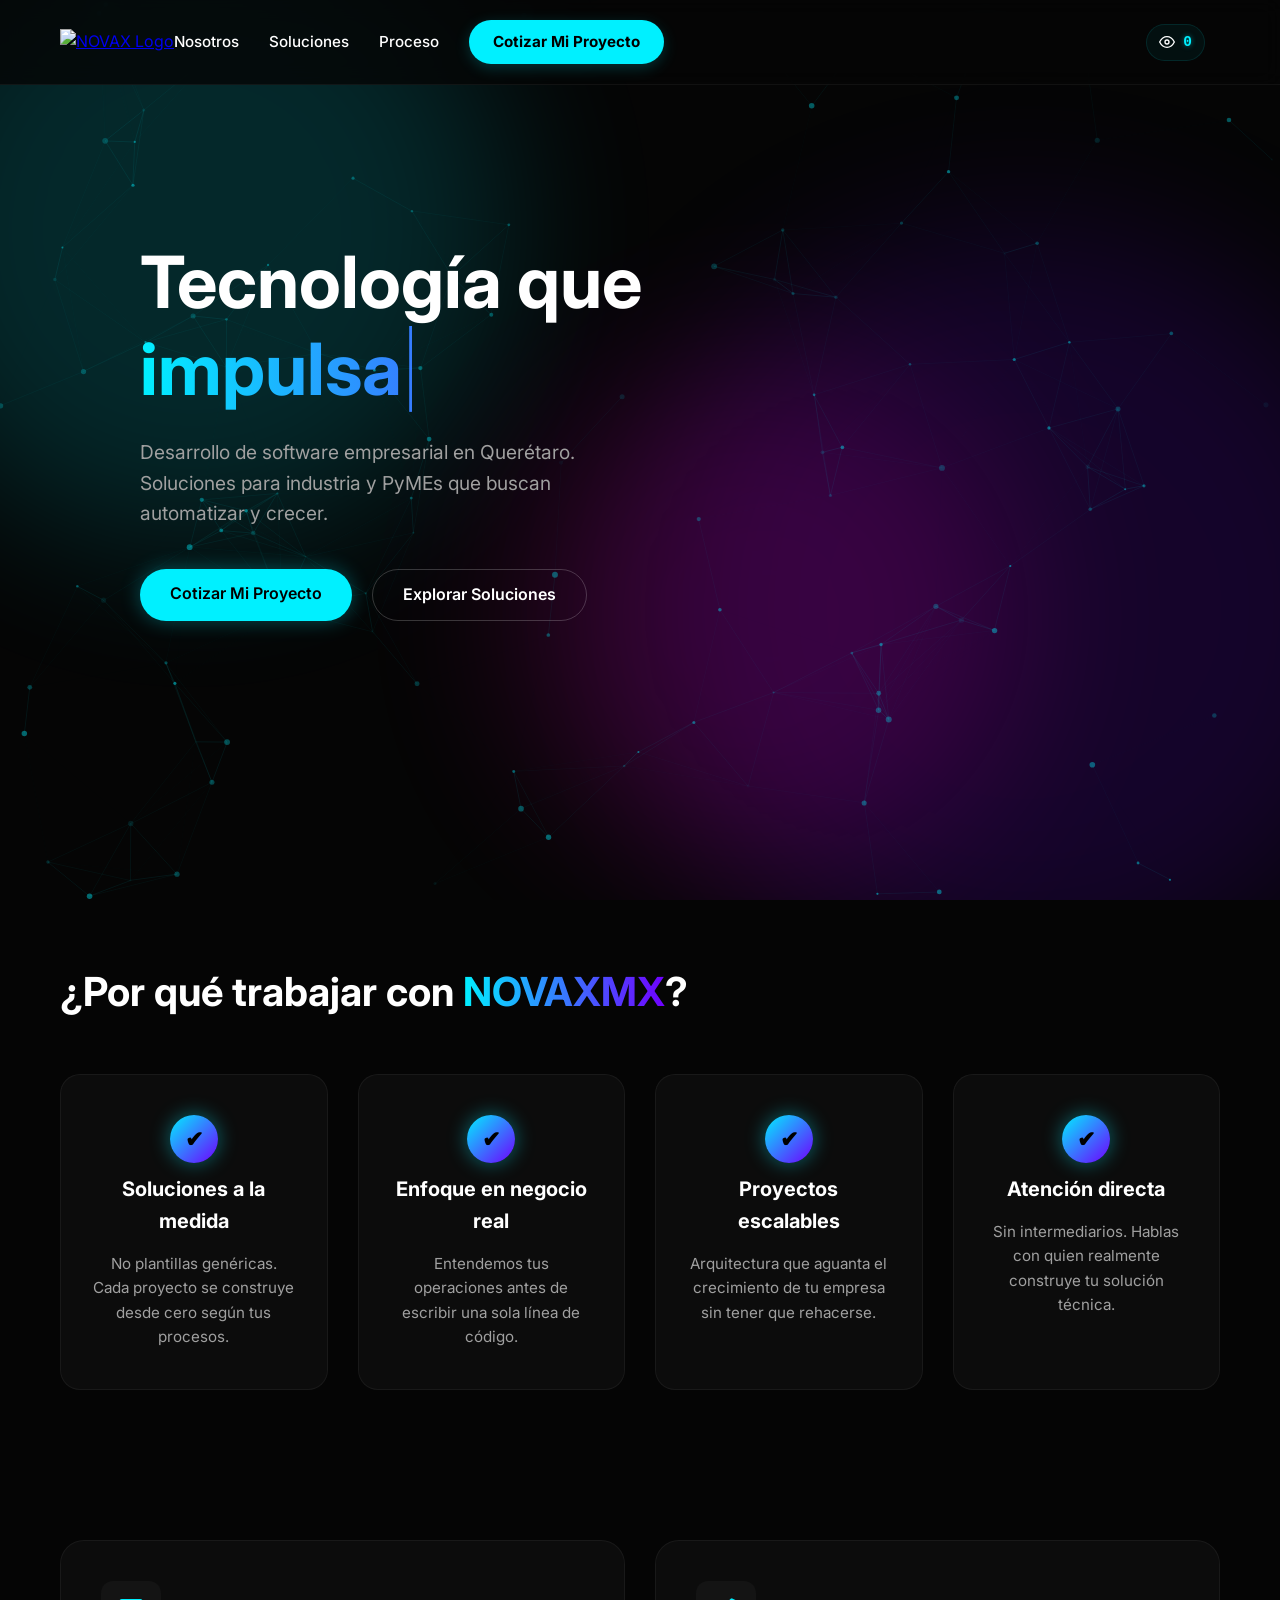
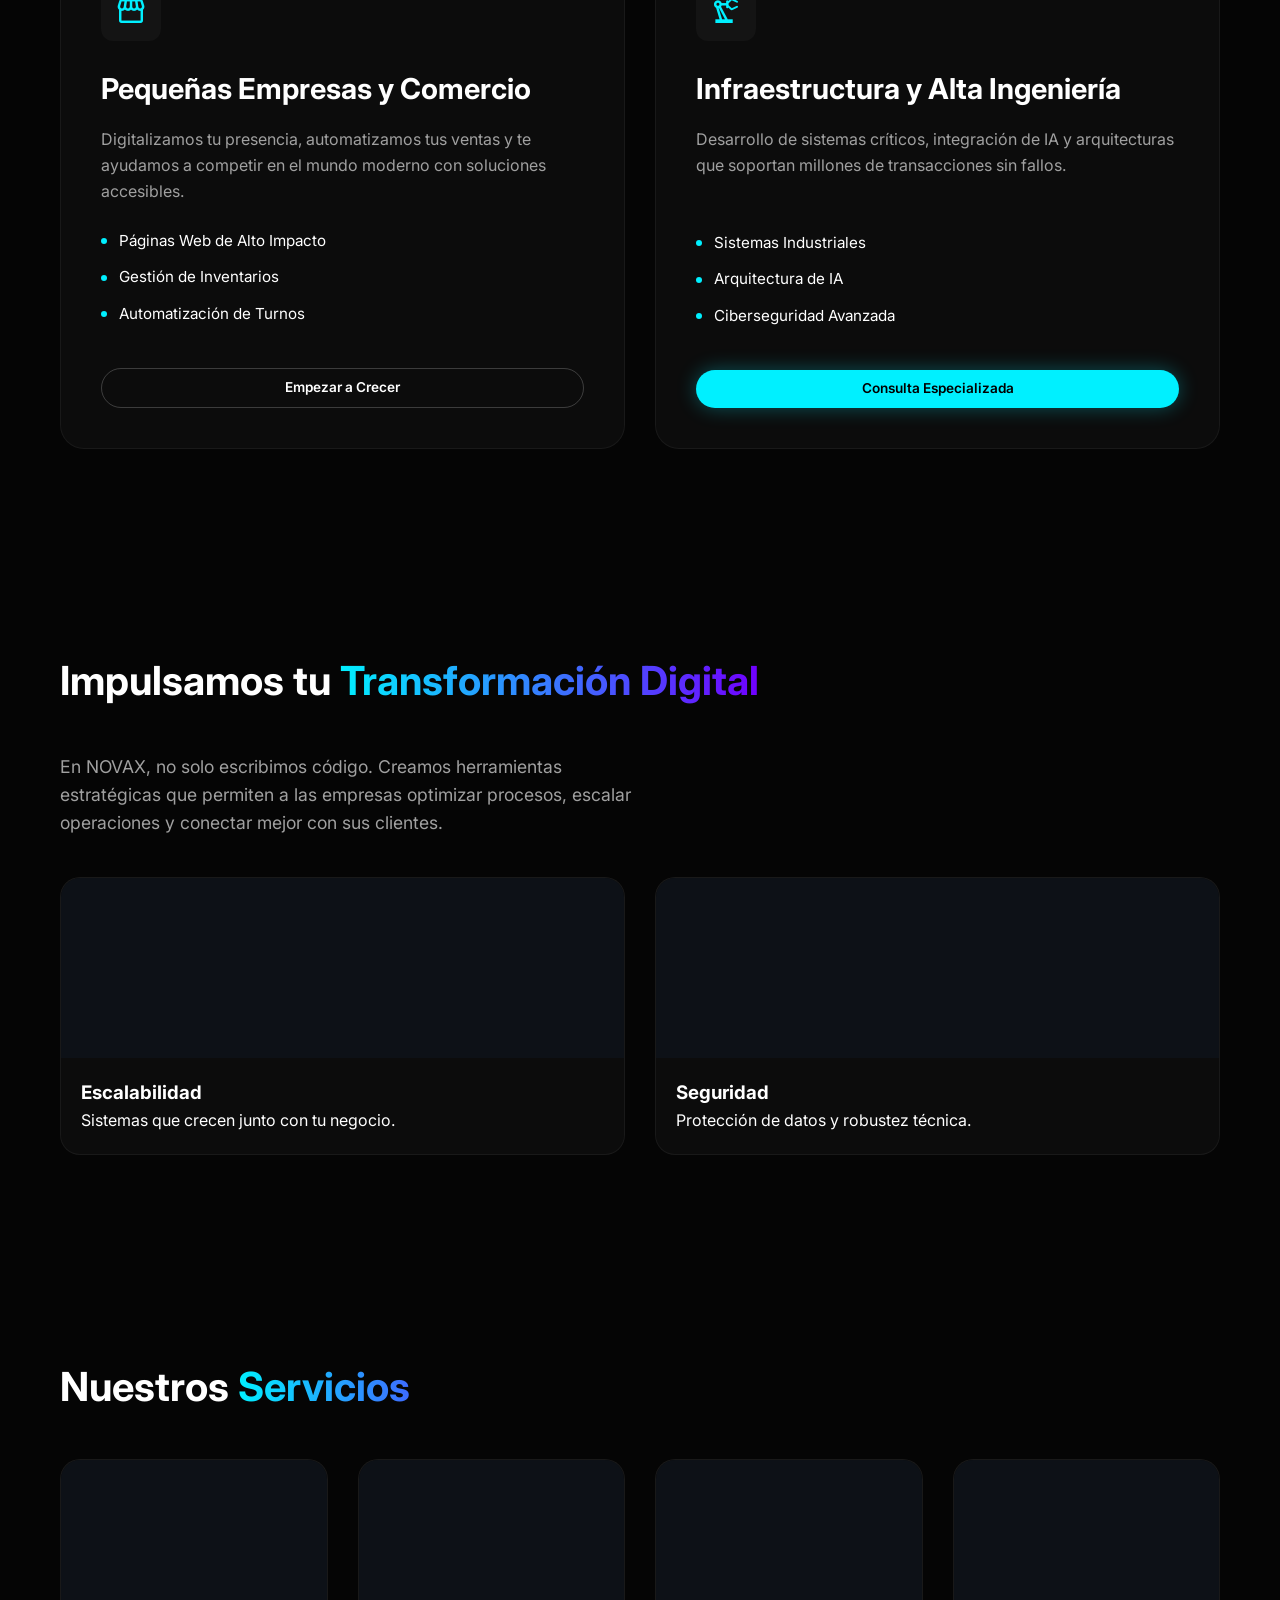
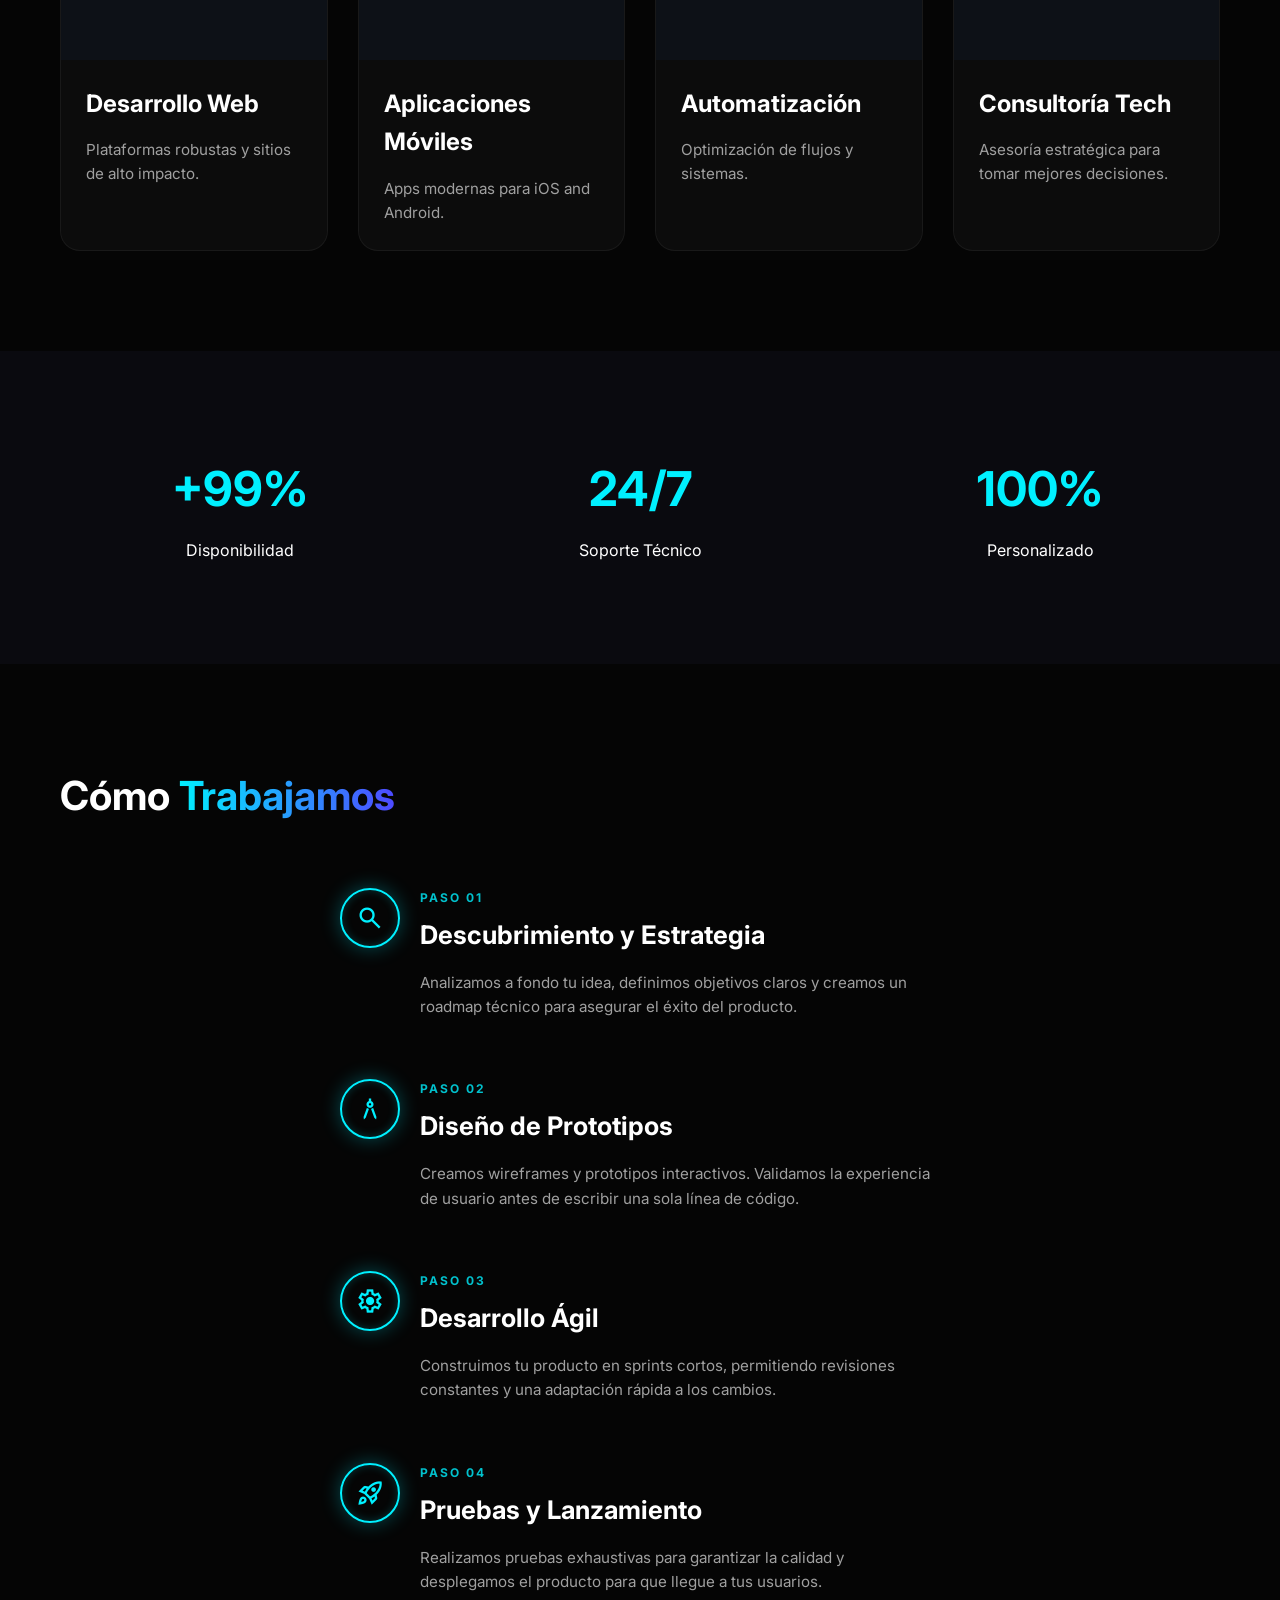
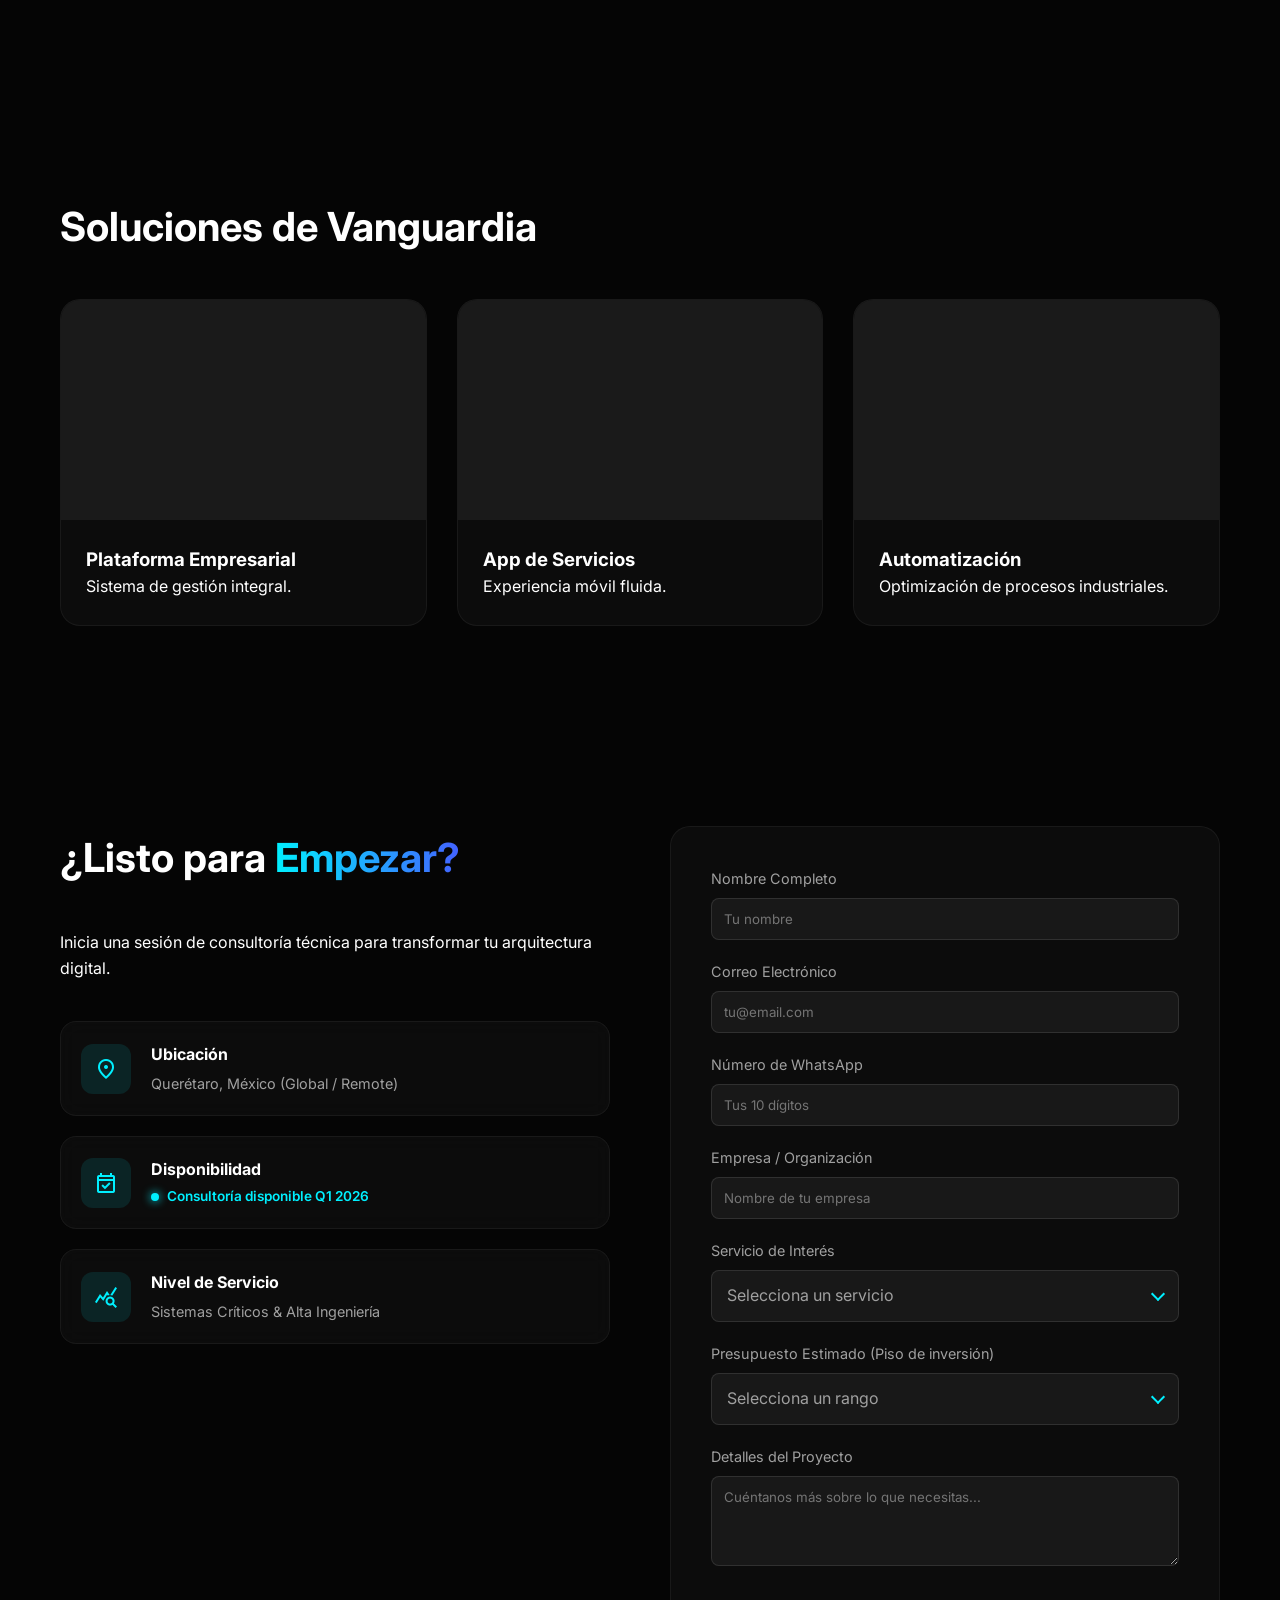
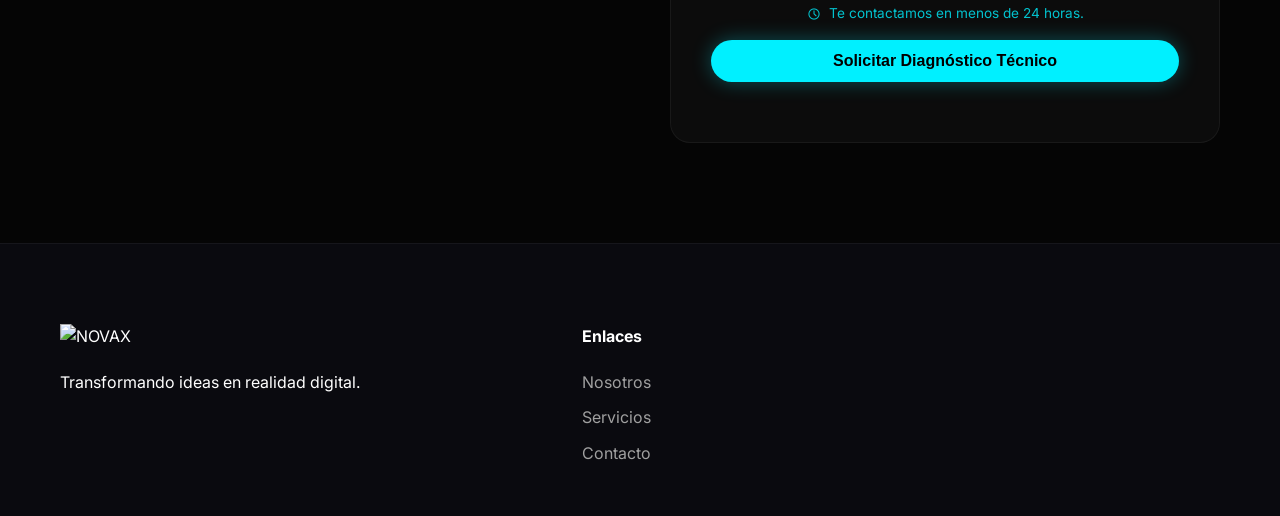
==== index.html @ f288e374 "Deployment: Cache busting to force AJAX fix" ====
<!DOCTYPE html>
<html lang="es">

<head>
    <meta charset="UTF-8">
    <meta name="viewport" content="width=device-width, initial-scale=1.0">
    <title>NOVAX | Soluciones Digitales de Vanguardia</title>
    <meta name="description"
        content="Desarrollamos software moderno, escalable y diseñado para el crecimiento de tu empresa.">
    <!-- Favicon -->
    <link rel="icon" type="image/png" href="assets/images/logo.png">
    <!-- Google Fonts -->
    <link rel="preconnect" href="https://fonts.googleapis.com">
    <link rel="preconnect" href="https://fonts.gstatic.com" crossorigin>
    <link href="https://fonts.googleapis.com/css2?family=Inter:wght@300;400;600;700&display=swap" rel="stylesheet">
    <link rel="stylesheet"
        href="https://fonts.googleapis.com/css2?family=Material+Symbols+Outlined:opsz,wght,FILL,GRAD@20..48,100..700,0..1,-50..200" />

    <!-- Preload Critical Assets -->
    <link rel="preload" as="image" href="assets/images/logo.png" fetchpriority="high">

    <!-- CSS -->
    <link rel="stylesheet" href="css/styles.css?v=5.0">
</head>

<body>
    <canvas id="hero-canvas"></canvas>
    <div class="mesh-gradient-bg">
        <div class="mesh-blob blob-1"></div>
        <div class="mesh-blob blob-2"></div>
        <div class="mesh-blob blob-3"></div>
    </div>

    <!-- HEADER -->
    <header class="header">
        <div class="container header__container">
            <a href="#" class="logo">
                <img src="assets/images/logo.png" alt="NOVAX Logo" fetchpriority="high">
            </a>
            <nav class="nav">
                <ul class="nav__list">
                    <li><a href="#about" class="nav__link">Nosotros</a></li>
                    <li><a href="#services" class="nav__link">Soluciones</a></li>
                    <li><a href="#process" class="nav__link">Proceso</a></li>

                    <li><a href="#contact" class="nav__link btn btn--primary">Cotizar Mi Proyecto</a></li>
                </ul>
            </nav>
            <div class="header__counter">
                <svg xmlns="http://www.w3.org/2000/svg" width="16" height="16" viewBox="0 0 24 24" fill="none"
                    stroke="currentColor" stroke-width="2" stroke-linecap="round" stroke-linejoin="round"
                    style="flex-shrink:0">
                    <path d="M1 12s4-8 11-8 11 8 11 8-4 8-11 8-11-8-11-8z" />
                    <circle cx="12" cy="12" r="3" />
                </svg>
                <span id="visit-count-header">0</span>
            </div>
            <button class="mobile-menu-btn" aria-label="Abrir menú">
                <span class="bar"></span>
                <span class="bar"></span>
                <span class="bar"></span>
            </button>
        </div>
    </header>

    <main>
        <!-- HERO SECTION -->
        <section class="hero">
            <div class="hero__bg"></div>
            <div class="container hero__container">
                <div class="hero__content">
                    <h1 class="hero__title">
                        Tecnología que <span class="text-gradient"><span id="typing-text"></span><span
                                class="cursor-blink">|</span></span>
                    </h1>
                    <p class="hero__subtitle">
                        Desarrollo de software empresarial en Querétaro.<br>
                        Soluciones para industria y PyMEs que buscan automatizar y crecer.
                    </p>
                    <div class="hero__actions">
                        <a href="#contact" class="btn btn--primary">Cotizar Mi Proyecto</a>
                        <a href="#services" class="btn btn--secondary">Explorar Soluciones</a>
                    </div>
                </div>
                <div class="hero__visual">
                </div>
            </div>
        </section>

        <!-- AUTHORITY BLOCK -->
        <section class="authority section">
            <div class="container">
                <h2 class="section-title text-center">¿Por qué trabajar con <span class="text-gradient"
                        style="min-width: 0;">NOVAXMX</span>?</h2>
                <div class="authority__grid">
                    <div class="authority-item service-card">
                        <div class="authority-content">
                            <span class="authority-check">✔</span>
                            <h4>Soluciones a la medida</h4>
                            <p>No plantillas genéricas. Cada proyecto se construye desde cero según tus procesos.</p>
                        </div>
                    </div>
                    <div class="authority-item service-card">
                        <div class="authority-content">
                            <span class="authority-check">✔</span>
                            <h4>Enfoque en negocio real</h4>
                            <p>Entendemos tus operaciones antes de escribir una sola línea de código.</p>
                        </div>
                    </div>
                    <div class="authority-item service-card">
                        <div class="authority-content">
                            <span class="authority-check">✔</span>
                            <h4>Proyectos escalables</h4>
                            <p>Arquitectura que aguanta el crecimiento de tu empresa sin tener que rehacerse.</p>
                        </div>
                    </div>
                    <div class="authority-item service-card">
                        <div class="authority-content">
                            <span class="authority-check">✔</span>
                            <h4>Atención directa</h4>
                            <p>Sin intermediarios. Hablas con quien realmente construye tu solución técnica.</p>
                        </div>
                    </div>
                </div>
            </div>
        </section>

        <!-- TARGET SEGMENTATION SECTION -->
        <section class="segments section">
            <div class="container">
                <div class="segments__grid">
                    <div class="segment-card segment-card--pyme">
                        <div class="segment-icon">
                            <span class="material-symbols-outlined">storefront</span>
                        </div>
                        <h3>Pequeñas Empresas y Comercio</h3>
                        <p>Digitalizamos tu presencia, automatizamos tus ventas y te ayudamos a competir en el mundo
                            moderno con soluciones accesibles.</p>
                        <ul class="segment-list">
                            <li><span class="dot"></span> Páginas Web de Alto Impacto</li>
                            <li><span class="dot"></span> Gestión de Inventarios</li>
                            <li><span class="dot"></span> Automatización de Turnos</li>
                        </ul>
                        <a href="#contact" class="btn btn--secondary btn--sm">Empezar a Crecer</a>
                    </div>

                    <div class="segment-card segment-card--enterprise">
                        <div class="segment-icon">
                            <span class="material-symbols-outlined">precision_manufacturing</span>
                        </div>
                        <h3>Infraestructura y Alta Ingeniería</h3>
                        <p>Desarrollo de sistemas críticos, integración de IA y arquitecturas que soportan millones de
                            transacciones sin fallos.</p>
                        <ul class="segment-list">
                            <li><span class="dot"></span> Sistemas Industriales</li>
                            <li><span class="dot"></span> Arquitectura de IA</li>
                            <li><span class="dot"></span> Ciberseguridad Avanzada</li>
                        </ul>
                        <a href="#contact" class="btn btn--primary btn--sm">Consulta Especializada</a>
                    </div>
                </div>
            </div>
        </section>

        <!-- ABOUT SECTION -->
        <section id="about" class="about section">
            <div class="container about__container">
                <div class="about__content">
                    <h2 class="section-title">
                        Impulsamos tu <span class="text-gradient">Transformación Digital</span>
                    </h2>
                    <p class="about__text">
                        En NOVAX, no solo escribimos código. Creamos herramientas estratégicas que permiten a las
                        empresas optimizar procesos, escalar operaciones y conectar mejor con sus clientes.
                    </p>
                </div>
                <div class="about__features">
                    <div class="feature-card">
                        <div class="feature-mockup"
                            style="background-image: url('assets/images/feature_scalability.jpg');"></div>
                        <div class="feature-content">
                            <h3>Escalabilidad</h3>
                            <p>Sistemas que crecen junto con tu negocio.</p>
                        </div>
                    </div>
                    <div class="feature-card">
                        <div class="feature-mockup"
                            style="background-image: url('assets/images/feature_security.jpg');"></div>
                        <div class="feature-content">
                            <h3>Seguridad</h3>
                            <p>Protección de datos y robustez técnica.</p>
                        </div>
                    </div>
                </div>
            </div>
        </section>

        <!-- SERVICES SECTION -->
        <section id="services" class="services section">
            <div class="floating-shape shape-1"></div>
            <div class="container">
                <h2 class="section-title text-center">
                    Nuestros <span class="text-gradient">Servicios</span>
                </h2>
                <div class="services__grid">
                    <div class="service-card">
                        <div class="service-mockup" style="background-image: url('assets/images/service_web.jpg');">
                        </div>
                        <div class="service-content">
                            <h3>Desarrollo Web</h3>
                            <p>Plataformas robustas y sitios de alto impacto.</p>
                        </div>
                    </div>
                    <div class="service-card">
                        <div class="service-mockup" style="background-image: url('assets/images/service_mobile.jpg');">
                        </div>
                        <div class="service-content">
                            <h3>Aplicaciones Móviles</h3>
                            <p>Apps modernas para iOS and Android.</p>
                        </div>
                    </div>
                    <div class="service-card">
                        <div class="service-mockup" style="background-image: url('assets/images/project3.jpg');"></div>
                        <div class="service-content">
                            <h3>Automatización</h3>
                            <p>Optimización de flujos y sistemas.</p>
                        </div>
                    </div>
                    <div class="service-card">
                        <div class="service-mockup"
                            style="background-image: url('assets/images/consultoria_tech.png');"></div>
                        <div class="service-content">
                            <h3>Consultoría Tech</h3>
                            <p>Asesoría estratégica para tomar mejores decisiones.</p>
                        </div>
                    </div>
                </div>
            </div>
        </section>

        <!-- VALUE PROPOSITION -->
        <section class="value-prop section">
            <div class="container">
                <div class="value-prop__grid">
                    <div class="value-item">
                        <h3>+99%</h3>
                        <p>Disponibilidad</p>
                    </div>
                    <div class="value-item">
                        <h3>24/7</h3>
                        <p>Soporte Técnico</p>
                    </div>
                    <div class="value-item">
                        <h3>100%</h3>
                        <p>Personalizado</p>
                    </div>
                </div>
            </div>
        </section>

        <!-- WORK PROCESS -->
        <section id="process" class="process section">
            <div class="floating-shape shape-2"></div>
            <div class="container">
                <h2 class="section-title text-center">
                    Cómo <span class="text-gradient">Trabajamos</span>
                </h2>
                <div class="timeline">
                    <div class="timeline__item">
                        <div class="timeline__icon">
                            <span class="material-symbols-outlined">search</span>
                        </div>
                        <div class="timeline__content">
                            <span class="timeline__step">Paso 01</span>
                            <h3>Descubrimiento y Estrategia</h3>
                            <p>Analizamos a fondo tu idea, definimos objetivos claros y creamos un roadmap técnico para
                                asegurar el éxito del producto.</p>
                        </div>
                    </div>
                    <div class="timeline__item">
                        <div class="timeline__icon">
                            <span class="material-symbols-outlined">architecture</span>
                        </div>
                        <div class="timeline__content">
                            <span class="timeline__step">Paso 02</span>
                            <h3>Diseño de Prototipos</h3>
                            <p>Creamos wireframes y prototipos interactivos. Validamos la experiencia de usuario antes
                                de escribir una sola línea de código.</p>
                        </div>
                    </div>
                    <div class="timeline__item">
                        <div class="timeline__icon">
                            <span class="material-symbols-outlined">settings</span>
                        </div>
                        <div class="timeline__content">
                            <span class="timeline__step">Paso 03</span>
                            <h3>Desarrollo Ágil</h3>
                            <p>Construimos tu producto en sprints cortos, permitiendo revisiones constantes y una
                                adaptación rápida a los cambios.</p>
                        </div>
                    </div>
                    <div class="timeline__item">
                        <div class="timeline__icon">
                            <span class="material-symbols-outlined">rocket_launch</span>
                        </div>
                        <div class="timeline__content">
                            <span class="timeline__step">Paso 04</span>
                            <h3>Pruebas y Lanzamiento</h3>
                            <p>Realizamos pruebas exhaustivas para garantizar la calidad y desplegamos el producto para
                                que llegue a tus usuarios.</p>
                        </div>
                    </div>
                </div>
            </div>
        </section>

        <!-- PROJECTS SECTION (Conceptual) -->
        <section id="projects" class="projects section">
            <div class="container">
                <h2 class="section-title text-center">
                    Soluciones de Vanguardia
                </h2>
                <div class="projects__grid">
                    <div class="project-card">
                        <div class="project-mockup" style="background-image: url('assets/images/project1.jpg');"></div>
                        <div class="project-info">
                            <h3>Plataforma Empresarial</h3>
                            <p>Sistema de gestión integral.</p>
                        </div>
                    </div>
                    <div class="project-card">
                        <div class="project-mockup" style="background-image: url('assets/images/project2.jpg');"></div>
                        <div class="project-info">
                            <h3>App de Servicios</h3>
                            <p>Experiencia móvil fluida.</p>
                        </div>
                    </div>
                    <div class="project-card">
                        <div class="project-mockup" style="background-image: url('assets/images/project3.jpg');"></div>
                        <div class="project-info">
                            <h3>Automatización</h3>
                            <p>Optimización de procesos industriales.</p>
                        </div>
                    </div>
                </div>
            </div>
        </section>

        <!-- CONTACT SECTION -->
        <section id="contact" class="contact section">
            <div class="container contact__container">
                <div class="contact__info">
                    <h2 class="section-title">
                        ¿Listo para <span class="text-gradient">Empezar?</span>
                    </h2>
                    <p class="contact__subtitle">
                        Inicia una sesión de consultoría técnica para transformar tu arquitectura digital.
                    </p>

                    <div class="contact__cards">
                        <div class="info-card">
                            <div class="info-card__icon">
                                <span class="material-symbols-outlined">location_on</span>
                            </div>
                            <div class="info-card__content">
                                <h4>Ubicación</h4>
                                <p>Querétaro, México (Global / Remote)</p>
                            </div>
                        </div>

                        <div class="info-card">
                            <div class="info-card__icon">
                                <span class="material-symbols-outlined">event_available</span>
                            </div>
                            <div class="info-card__content">
                                <h4>Disponibilidad</h4>
                                <div class="status-badge">
                                    <span class="status-dot"></span>
                                    Consultoría disponible Q1 2026
                                </div>
                            </div>
                        </div>

                        <div class="info-card">
                            <div class="info-card__icon">
                                <span class="material-symbols-outlined">query_stats</span>
                            </div>
                            <div class="info-card__content">
                                <h4>Nivel de Servicio</h4>
                                <p>Sistemas Críticos & Alta Ingeniería</p>
                            </div>
                        </div>
                    </div>
                </div>
                <div class="contact__form">
                    <form id="quoteForm" action="https://formsubmit.co/saul18070200@gmail.com" method="POST">
                        <!-- FormSubmit Configuration -->
                        <input type="hidden" name="_captcha" value="false">
                        <input type="hidden" name="_template" value="table">
                        <input type="hidden" name="_subject" value="Nueva Cotización - NOVAX">
                        <input type="hidden" name="_next" value="https://novaxmx.com/thank-you.html">

                        <div class="form-group">
                            <label for="name">Nombre Completo</label>
                            <input type="text" id="name" name="name" required placeholder="Tu nombre">
                        </div>
                        <div class="form-group">
                            <label for="email">Correo Electrónico</label>
                            <input type="email" id="email" name="email" required placeholder="tu@email.com">
                        </div>
                        <div class="form-group">
                            <label for="phone">Número de WhatsApp</label>
                            <input type="tel" id="phone" name="whatsapp" required placeholder="Tus 10 dígitos">
                        </div>
                        <div class="form-group">
                            <label for="company">Empresa / Organización</label>
                            <input type="text" id="company" name="company" required placeholder="Nombre de tu empresa">
                        </div>
                        <div class="form-group">
                            <label for="service">Servicio de Interés</label>
                            <div class="custom-select" id="serviceSelect">
                                <div class="select-trigger">
                                    <span>Selecciona un servicio</span>
                                    <div class="arrow"></div>
                                </div>
                                <div class="select-options">
                                    <div class="option-category">Digitalización & Pymes</div>
                                    <div class="option" data-value="presencia-web">
                                        <span class="material-symbols-outlined">web</span>
                                        Presencia Web Estratégica
                                    </div>
                                    <div class="option" data-value="gestion-ventas">
                                        <span class="material-symbols-outlined">shopping_cart</span>
                                        Sistemas de Gestión & Ventas
                                    </div>
                                    <div class="option" data-value="automatizacion-local">
                                        <span class="material-symbols-outlined">bolt</span>
                                        Automatización de Procesos Locales
                                    </div>

                                    <div class="option-category">Ingeniería Enterprise</div>
                                    <div class="option" data-value="software-medida">
                                        <span class="material-symbols-outlined">code</span>
                                        Ingeniería de Software a Medida
                                    </div>
                                    <div class="option" data-value="mision-critica">
                                        <span class="material-symbols-outlined">settings_input_component</span>
                                        Sistemas de Misión Crítica
                                    </div>
                                    <div class="option" data-value="ia-ciberseguridad">
                                        <span class="material-symbols-outlined">security</span>
                                        Arquitectura de IA & Ciberseguridad
                                    </div>
                                </div>
                            </div>
                            <input type="hidden" name="service" id="serviceInput" required>
                        </div>

                        <div class="form-group">
                            <label for="budget">Presupuesto Estimado (Piso de inversión)</label>
                            <div class="custom-select" id="budgetSelect">
                                <div class="select-trigger">
                                    <span>Selecciona un rango</span>
                                    <div class="arrow"></div>
                                </div>
                                <div class="select-options">
                                    <div class="option" data-value="15k-40k">$15,000 - $40,000 MXN</div>
                                    <div class="option" data-value="40k-80k">$40,000 - $80,000 MXN</div>
                                    <div class="option" data-value="80k+">$80,000+ MXN</div>
                                    <div class="option" data-value="not_defined">Presupuesto no definido (Sujeto a
                                        análisis)</div>
                                </div>
                            </div>
                            <input type="hidden" name="budget" id="budgetInput" required>
                        </div>
                        <div class="form-group">
                            <label for="message">Detalles del Proyecto</label>
                            <textarea id="message" name="message" rows="4" required
                                placeholder="Cuéntanos más sobre lo que necesitas..."></textarea>
                        </div>
                        <div class="form-group" style="margin-top: 30px; text-align: center;">
                            <p style="font-size: 0.85rem; color: var(--primary); margin-bottom: 15px; opacity: 0.8;">
                                <span class="material-symbols-outlined"
                                    style="font-size: 14px; vertical-align: middle; margin-right: 4px;">schedule</span>
                                Te contactamos en menos de 24 horas.
                            </p>
                            <button type="submit" class="btn btn--primary btn--block">Solicitar Diagnóstico
                                Técnico</button>
                        </div>
                    </form>
                </div>
            </div>
        </section>
    </main>

    <!-- FOOTER -->
    <footer class="footer">
        <div class="container footer__container">
            <div class="footer__brand">
                <img src="assets/images/logo.png" alt="NOVAX" class="footer__logo">
                <p>Transformando ideas en realidad digital.</p>
                <!-- Redes sociales removidas -->
            </div>
            <div class="footer__nav">
                <h4>Enlaces</h4>
                <ul>
                    <li><a href="#about">Nosotros</a></li>
                    <li><a href="#services">Servicios</a></li>
                    <li><a href="#contact">Contacto</a></li>
                </ul>
            </div>
            <div class="footer__nav">
                <!-- Espacio libre o enlaces adicionales -->
            </div>
        </div>
    </footer>

    <!-- Scripts -->
    <script type="module" src="js/counter.js"></script>
    <script src="js/script.js?v=1.1"></script>
</body>

</html>
---- css/styles.css ----
/* 
    NOVAX - Premium Digital Solutions
    Main Stylesheet
*/

:root {
    --primary: #00f0ff;
    --secondary: #7000ff;
    --accent: #ff00c8;
    --bg-color: #050505;
    --bg-secondary: #0a0a0f;
    --bg-card: rgba(255, 255, 255, 0.03);
    --text-main: #ffffff;
    --text-muted: #a0a0a0;
    --font-main: 'Inter', sans-serif;
    --transition: all 0.3s cubic-bezier(0.4, 0, 0.2, 1);
}

* {
    margin: 0;
    padding: 0;
    box-sizing: border-box;
}

html {
    scroll-behavior: smooth;
    overflow-x: hidden;
}

body {
    background-color: var(--bg-color);
    color: var(--text-main);
    font-family: var(--font-main);
    line-height: 1.6;
    overflow-x: hidden;
}

/* Enforce custom cursor */
/* Cursor indicators */
a,
button,
input,
select,
textarea,
.option,
.select-trigger,
label {
    cursor: pointer;
}

.container {
    max-width: 1200px;
    margin: 0 auto;
    padding: 0 20px;
}

.section {
    padding: 100px 0;
}

/* Visibility Animations */
.fade-in {
    opacity: 0;
    transform: translateY(20px);
    transition: opacity 0.8s ease-out, transform 0.8s ease-out;
}

.visible {
    opacity: 1 !important;
    transform: translateY(0) !important;
}

.text-gradient {
    background: linear-gradient(90deg, var(--primary), var(--secondary));
    -webkit-background-clip: text;
    background-clip: text;
    -webkit-text-fill-color: transparent;
}

.btn {
    display: inline-block;
    padding: 12px 30px;
    border-radius: 50px;
    font-weight: 600;
    text-decoration: none;
    transition: var(--transition);
    cursor: pointer;
    border: none;
    font-size: 1rem;
    text-align: center;
}

.btn--primary {
    background: var(--primary);
    color: #000;
    box-shadow: 0 0 20px rgba(0, 240, 255, 0.3);
}

.btn--primary:hover {
    transform: translateY(-3px);
    box-shadow: 0 0 30px rgba(0, 240, 255, 0.5);
}

.btn--secondary {
    background: transparent;
    color: var(--text-main);
    border: 1px solid rgba(255, 255, 255, 0.2);
}

.btn--secondary:hover {
    background: rgba(255, 255, 255, 0.05);
    border-color: var(--primary);
}

.btn--block {
    display: block;
    width: 100%;
}

.btn--sm {
    padding: 8px 20px;
    font-size: 0.85rem;
}

/* Header */
.header {
    position: fixed;
    top: 0;
    left: 0;
    width: 100%;
    z-index: 1000;
    padding: 20px 0;
    transition: var(--transition);
    background: rgba(5, 5, 5, 0.8);
    backdrop-filter: blur(10px);
    border-bottom: 1px solid rgba(255, 255, 255, 0.05);
}

.header__container {
    display: flex;
    justify-content: space-between;
    align-items: center;
}

.logo img {
    height: 40px;
}

.nav__list {
    display: flex;
    list-style: none;
    gap: 30px;
    align-items: center;
}

.nav__link {
    text-decoration: none;
    color: var(--text-main);
    font-weight: 500;
    transition: var(--transition);
    font-size: 0.95rem;
    position: relative;
    padding: 8px 0;
}

.nav__link:not(.btn)::after {
    content: '';
    position: absolute;
    bottom: 0;
    left: 0;
    width: 0;
    height: 2px;
    background: var(--primary);
    transition: var(--transition);
}

.nav__link:not(.btn):hover {
    color: var(--primary);
}

.nav__link:not(.btn):hover::after {
    width: 100%;
}

/* Nav CTA Stylized */
.nav__list li:last-child .nav__link.btn {
    padding: 10px 24px;
    border-radius: 50px;
    background: var(--primary);
    color: #000;
    font-weight: 700;
    box-shadow: 0 4px 15px rgba(0, 240, 255, 0.2);
    border: none;
}

.nav__list li:last-child .nav__link.btn:hover {
    transform: translateY(-2px);
    box-shadow: 0 6px 20px rgba(0, 240, 255, 0.4);
    background: #00e0ff;
}

.mobile-menu-btn {
    display: none;
    flex-direction: column;
    gap: 6px;
    background: none;
    border: none;
    cursor: pointer;
}

.mobile-menu-btn .bar {
    width: 25px;
    height: 2px;
    background: var(--text-main);
    transition: var(--transition);
}

/* Hero Section */
.hero {
    height: 100vh;
    display: flex;
    align-items: center;
    position: relative;
    overflow: hidden;
}

#hero-canvas {
    position: fixed;
    top: 0;
    left: 0;
    width: 100%;
    height: 100%;
    z-index: -1;
    pointer-events: none;
}

.hero__container {
    display: grid;
    grid-template-columns: 1fr;
    /* Una sola columna para máximo espacio */
    align-items: center;
    gap: 40px;
}

.hero__content {
    max-width: 1000px;
    position: relative;
    z-index: 2;
    text-align: left;
}

.hero__title {
    font-size: clamp(2.2rem, 6vw, 4.5rem);
    line-height: 1.2;
    margin-bottom: 25px;
    font-weight: 700;
    display: block;
    width: 100%;
    position: relative;
    min-height: 1.2em;
    /* Reservamos altura para evitar saltos verticales */
}

/* Contenedor para el texto dinámico - posicionamiento absoluto */
.text-gradient {
    color: var(--primary);
    background: linear-gradient(90deg, #00f0ff, #7000ff);
    -webkit-background-clip: text;
    -webkit-text-fill-color: transparent;
    background-clip: text;
    display: inline-block;
    min-width: 12ch;
    /* Espacio fijo reservado para evitar movimiento */
    text-align: left;
}

#typing-text {
    display: inline;
    /* Inline para que el cursor lo siga */
}

.cursor-blink {
    font-weight: 200;
    color: var(--primary);
    animation: blink 1s infinite;
    display: inline;
}

.hero__subtitle {
    font-size: 1.2rem;
    color: var(--text-muted);
    margin-bottom: 40px;
    max-width: 500px;
}

.hero__actions {
    display: flex;
    gap: 20px;
}



/* About Section */
.section-title {
    font-size: 2.5rem;
    margin-bottom: 40px;
}

.about__text {
    font-size: 1.1rem;
    color: var(--text-muted);
    max-width: 600px;
    margin-bottom: 40px;
}

.about__features {
    display: grid;
    grid-template-columns: 1fr 1fr;
    gap: 30px;
}

.feature-card {
    background: var(--bg-card);
    border-radius: 20px;
    border: 1px solid rgba(255, 255, 255, 0.05);
    transition: var(--transition);
    overflow: hidden;
    display: flex;
    flex-direction: column;
}

/* Performance: Instant Loading (v3.4) */
.lazy-bg {
    opacity: 1 !important;
    transition: none !important;
}

.feature-mockup {
    height: 180px;
    background-color: #0d1117;
    background-size: cover;
    background-position: center;
    transition: transform 0.3s ease;
}

.feature-mockup[data-bg*="scalability"] {
    background-color: #0a192f;
}

.feature-mockup[data-bg*="security"] {
    background-color: #0d1b2a;
}


/* Specific background-images are now handled via JS data-bg */


.feature-card:hover .feature-mockup {
    transform: scale(1.1);
}

.feature-content {
    padding: 20px;
}

.feature-card:hover {
    border-color: var(--primary);
    transform: translateY(-5px);
}



/* Services Section */
.services__grid {
    display: grid;
    grid-template-columns: repeat(auto-fit, minmax(250px, 1fr));
    gap: 30px;
}

.service-card {
    background: var(--bg-card);
    border-radius: 20px;
    border: 1px solid rgba(255, 255, 255, 0.05);
    transition: var(--transition);
    overflow: hidden;
    display: flex;
    flex-direction: column;
}

.service-mockup {
    height: 200px;
    background-color: #0d1117;
    background-size: cover;
    background-position: center;
    transition: transform 0.5s ease, opacity 0.8s ease-in-out;
}

.service-mockup[data-bg*="web"] {
    background-color: #112240;
}

.service-mockup[data-bg*="mobile"] {
    background-color: #0a192f;
}




.service-card:hover .service-mockup {
    transform: scale(1.1);
}

.service-content {
    padding: 25px;
}

.service-card:hover {
    border-color: var(--primary);
    transform: translateY(-10px);
    box-shadow: 0 10px 30px rgba(0, 0, 0, 0.5);
}



.service-card h3 {
    font-size: 1.5rem;
    margin-bottom: 15px;
}

.service-card p {
    color: var(--text-muted);
    font-size: 0.95rem;
    line-height: 1.6;
}

/* Value Prop */
.value-prop {
    background: var(--bg-secondary);
}

.value-prop__grid {
    display: grid;
    grid-template-columns: repeat(auto-fit, minmax(200px, 1fr));
    gap: 40px;
    text-align: center;
}

.value-item h3 {
    font-size: 3rem;
    color: var(--primary);
    margin-bottom: 10px;
}

/* Process Section */
.timeline {
    position: relative;
    max-width: 600px;
    margin: 60px auto 0;
    padding-left: 80px;
}

.timeline__item {
    display: flex;
    flex-direction: column;
    margin-bottom: 60px;
    position: relative;
}

.timeline__icon {
    position: absolute;
    left: -80px;
    top: 0;
    width: 60px;
    height: 60px;
    background: var(--bg-main);
    border: 2px solid var(--primary);
    border-radius: 50%;
    display: flex;
    align-items: center;
    justify-content: center;
    z-index: 2;
    box-shadow: 0 0 20px rgba(0, 240, 255, 0.3), inset 0 0 10px rgba(0, 240, 255, 0.2);
    color: var(--primary);
}

.timeline__icon .material-symbols-outlined {
    font-size: 28px;
    font-variation-settings: 'FILL' 0, 'wght' 400, 'GRAD' 0, 'opsz' 24;
}

.timeline__step {
    display: block;
    font-size: 0.75rem;
    font-weight: 700;
    color: var(--primary);
    text-transform: uppercase;
    letter-spacing: 2px;
    margin-bottom: 8px;
    opacity: 0.8;
}

.timeline__content h3 {
    font-size: 1.6rem;
    margin-bottom: 15px;
    color: var(--text-main);
}

.timeline__content p {
    color: var(--text-muted);
    font-size: 0.95rem;
    line-height: 1.6;
}

.timeline__item:last-child {
    margin-bottom: 0;
}

@media (max-width: 768px) {
    .timeline {
        padding-left: 60px;
    }

    .timeline::before {
        left: 30px;
    }

    .timeline__icon {
        left: -60px;
        width: 45px;
        height: 45px;
    }

    .timeline__icon .material-symbols-outlined {
        font-size: 20px;
    }
}

/* Projects Section */
.projects__grid {
    display: grid;
    grid-template-columns: repeat(auto-fit, minmax(300px, 1fr));
    gap: 30px;
}

.project-card {
    border-radius: 20px;
    overflow: hidden;
    background: var(--bg-card);
    border: 1px solid rgba(255, 255, 255, 0.05);
    transition: var(--transition);
}

.project-mockup {
    height: 220px;
    background-color: #1a1a1a;
    background-size: cover;
    background-position: center;
    transition: transform 0.5s ease, opacity 0.8s ease-in-out;
}

.project-mockup[data-bg*="project1"] {
    background-color: #0b1423;
}

.project-mockup[data-bg*="project2"] {
    background-color: #161b22;
}


.project-card:hover .project-mockup {
    transform: scale(1.05);
}

.project-info {
    padding: 25px;
}

/* Contact Section */
.contact__container {
    display: grid;
    grid-template-columns: 1fr 1fr;
    gap: 60px;
}

.contact__form {
    background: var(--bg-card);
    padding: 40px;
    border-radius: 20px;
    border: 1px solid rgba(255, 255, 255, 0.05);
}

.form-group {
    margin-bottom: 20px;
}

.form-group label {
    display: block;
    margin-bottom: 8px;
    font-size: 0.9rem;
    color: var(--text-muted);
}

.form-group input,
.form-group textarea {
    width: 100%;
    padding: 12px;
    background: rgba(255, 255, 255, 0.05);
    border: 1px solid rgba(255, 255, 255, 0.1);
    border-radius: 8px;
    color: var(--text-main);
    font-family: var(--font-main);
    transition: var(--transition);
}

.form-group input:focus,
.form-group textarea:focus {
    outline: none;
    border-color: var(--primary);
    background: rgba(255, 255, 255, 0.1);
    box-shadow: 0 0 15px rgba(0, 240, 255, 0.3);
}

/* Custom Select Styling */
.custom-select {
    position: relative;
    width: 100%;
    user-select: none;
}

.select-trigger {
    display: flex;
    justify-content: space-between;
    align-items: center;
    padding: 12px 15px;
    background: rgba(255, 255, 255, 0.05);
    border: 1px solid rgba(255, 255, 255, 0.1);
    border-radius: 8px;
    color: var(--text-muted);
    cursor: pointer;
    transition: var(--transition);
}

.custom-select.active .select-trigger {
    border-color: var(--primary);
    background: rgba(255, 255, 255, 0.1);
    box-shadow: 0 0 15px rgba(0, 240, 255, 0.2);
}

.select-trigger .arrow {
    width: 10px;
    height: 10px;
    border-right: 2px solid var(--primary);
    border-bottom: 2px solid var(--primary);
    transform: rotate(45deg);
    transition: transform 0.3s ease;
    margin-bottom: 4px;
}

.custom-select.active .arrow {
    transform: rotate(-135deg);
    margin-bottom: -4px;
}

.select-options {
    position: absolute;
    top: calc(100% + 8px);
    left: 0;
    width: 100%;
    background: rgba(15, 15, 20, 0.95);
    backdrop-filter: blur(15px);
    border: 1px solid rgba(0, 240, 255, 0.2);
    border-radius: 12px;
    overflow: hidden;
    z-index: 100;
    opacity: 0;
    visibility: hidden;
    transform: translateY(10px);
    transition: all 0.3s ease;
    box-shadow: 0 10px 30px rgba(0, 0, 0, 0.5);
    max-height: 300px;
    overflow-y: auto;
}

.custom-select.active .select-options {
    opacity: 1;
    visibility: visible;
    transform: translateY(0);
}

.option {
    padding: 12px 15px;
    color: var(--text-main);
    cursor: pointer;
    transition: var(--transition);
    font-size: 0.95rem;
    display: flex;
    align-items: center;
    gap: 12px;
}

.option .material-symbols-outlined {
    font-size: 20px;
    color: var(--primary);
    opacity: 0.8;
}

.option:hover {
    background: rgba(0, 240, 255, 0.1);
    color: var(--primary);
    padding-left: 20px;
}

.option:hover .material-symbols-outlined {
    opacity: 1;
}

.option-category {
    padding: 15px 15px 8px;
    font-size: 0.75rem;
    font-weight: 700;
    color: var(--primary);
    text-transform: uppercase;
    letter-spacing: 1.5px;
    opacity: 0.6;
    pointer-events: none;
    border-top: 1px solid rgba(255, 255, 255, 0.05);
}

.option-category:first-of-type {
    border-top: none;
    padding-top: 10px;
}

.option.selected {
    background: rgba(0, 240, 255, 0.15);
    color: var(--primary);
    font-weight: 600;
}

/* Custom Scrollbar for Options */
.select-options::-webkit-scrollbar {
    width: 6px;
}

.select-options::-webkit-scrollbar-track {
    background: rgba(255, 255, 255, 0.02);
}

.select-options::-webkit-scrollbar-thumb {
    background: var(--primary);
    border-radius: 10px;
}


/* Refined Contact Info Cards (v11.0) */
.contact__cards {
    display: flex;
    flex-direction: column;
    gap: 20px;
    margin-top: 40px;
}

.info-card {
    display: flex;
    align-items: center;
    gap: 20px;
    padding: 20px;
    background: rgba(255, 255, 255, 0.03);
    backdrop-filter: blur(10px);
    border-radius: 16px;
    border: 1px solid rgba(255, 255, 255, 0.05);
    transition: var(--transition);
}

.info-card:hover {
    background: rgba(255, 255, 255, 0.06);
    border-color: var(--primary);
    transform: translateX(10px);
}

.info-card__icon {
    width: 50px;
    height: 50px;
    background: rgba(0, 240, 255, 0.1);
    border-radius: 12px;
    display: flex;
    align-items: center;
    justify-content: center;
    color: var(--primary);
}

.info-card__icon .material-symbols-outlined {
    font-size: 24px;
}

.info-card__content h4 {
    font-size: 1rem;
    margin-bottom: 4px;
    color: var(--text-main);
}

.info-card__content p {
    font-size: 0.9rem;
    color: var(--text-muted);
}

.status-badge {
    display: flex;
    align-items: center;
    gap: 8px;
    font-size: 0.85rem;
    color: var(--primary);
    font-weight: 600;
}

.status-dot {
    width: 8px;
    height: 8px;
    background: var(--primary);
    border-radius: 50%;
    box-shadow: 0 0 10px var(--primary);
    animation: pulse 2s infinite;
}

@keyframes pulse {
    0% {
        transform: scale(0.95);
        opacity: 0.7;
    }

    50% {
        transform: scale(1.1);
        opacity: 1;
    }

    100% {
        transform: scale(0.95);
        opacity: 0.7;
    }
}

@media (max-width: 768px) {
    .contact__container {
        grid-template-columns: 1fr;
    }
}

/* Segmentation Section */
.segments {
    padding-top: 50px;
}

.segments__grid {
    display: grid;
    grid-template-columns: 1fr 1fr;
    gap: 30px;
}

.segment-card {
    background: var(--bg-card);
    border: 1px solid rgba(255, 255, 255, 0.05);
    padding: 40px;
    border-radius: 24px;
    transition: var(--transition);
    position: relative;
    overflow: hidden;
    display: flex;
    flex-direction: column;
}

.segment-card:hover {
    border-color: var(--primary);
    transform: translateY(-5px);
    background: rgba(0, 240, 255, 0.02);
}

.segment-icon {
    width: 60px;
    height: 60px;
    background: rgba(255, 255, 255, 0.03);
    border-radius: 12px;
    display: flex;
    align-items: center;
    justify-content: center;
    margin-bottom: 25px;
    color: var(--primary);
}

.segment-icon .material-symbols-outlined {
    font-size: 32px;
}

.segment-card h3 {
    font-size: 1.8rem;
    margin-bottom: 15px;
}

.segment-card p {
    color: var(--text-muted);
    margin-bottom: 25px;
    font-size: 1rem;
    flex-grow: 1;
}

.segment-list {
    list-style: none;
    margin-bottom: 30px;
}

.segment-list li {
    display: flex;
    align-items: center;
    gap: 12px;
    margin-bottom: 12px;
    font-size: 0.95rem;
    color: var(--text-main);
}

.segment-list .dot {
    width: 6px;
    height: 6px;
    background: var(--primary);
    border-radius: 50%;
}

@media (max-width: 768px) {
    .segments__grid {
        grid-template-columns: 1fr;
        gap: 20px;
    }

    .segment-card {
        padding: 30px 25px;
    }

    .segment-card h3 {
        font-size: 1.5rem;
    }

    .segment-icon {
        width: 50px;
        height: 50px;
        margin-bottom: 20px;
    }

    .segment-icon .material-symbols-outlined {
        font-size: 28px;
    }

    .segment-list li {
        font-size: 0.9rem;
    }
}

/* Footer */
.footer {
    background: var(--bg-secondary);
    padding: 80px 0 40px;
    border-top: 1px solid rgba(255, 255, 255, 0.05);
}

.footer__container {
    display: grid;
    grid-template-columns: 2fr 1fr 1.5fr;
    gap: 60px;
}

.footer__logo {
    height: 40px;
    margin-bottom: 20px;
}

.footer__social {
    display: flex;
    gap: 15px;
    margin-top: 20px;
}

.footer__social a {
    color: var(--text-muted);
    text-decoration: none;
    transition: var(--transition);
}

.footer__social a:hover {
    color: var(--primary);
}

.footer__nav h4 {
    margin-bottom: 20px;
}

.footer__nav ul {
    list-style: none;
}

.footer__nav li {
    margin-bottom: 10px;
}

.footer__nav a {
    color: var(--text-muted);
    text-decoration: none;
    transition: var(--transition);
}

.footer__nav a:hover {
    color: var(--primary);
}

/* Avant-Garde Visuals */
.mesh-gradient-bg {
    position: fixed;
    top: 0;
    left: 0;
    width: 100%;
    height: 100%;
    z-index: -2;
    overflow: hidden;
}

.mesh-blob {
    position: absolute;
    border-radius: 50%;
    filter: blur(80px);
    opacity: 0.15;
}

.blob-1 {
    top: -10%;
    left: -10%;
    width: 50vw;
    height: 50vw;
    background: var(--primary);
}

.blob-2 {
    bottom: -10%;
    right: -10%;
    width: 60vw;
    height: 60vw;
    background: var(--secondary);
}

.blob-3 {
    top: 40%;
    left: 40%;
    width: 40vw;
    height: 40vw;
    background: var(--accent);
}

/* Responsive */
@media (max-width: 768px) {
    .container {
        padding: 0 20px;
    }

    .hero {
        padding-top: 120px;
        /* Increased to avoid header overlap */
        padding-bottom: 60px;
        height: auto;
        min-height: 100vh;
        display: flex;
        align-items: flex-start;
        /* Ensure content starts below header */
    }

    .hero__container {
        grid-template-columns: 1fr;
        text-align: center;
        gap: 30px;
        width: 100%;
    }

    .hero__title {
        font-size: 2.8rem;
        margin-bottom: 20px;
    }

    .hero__actions {
        justify-content: center;
    }

    .about__features {
        grid-template-columns: 1fr;
    }

    .contact__container,
    .footer__container {
        grid-template-columns: 1fr;
        gap: 40px;
    }

    .mobile-menu-btn {
        display: flex;
    }

    .nav {
        display: none;
    }
}

@media (max-width: 480px) {
    .hero__title {
        font-size: 2.2rem;
    }

    .section-title {
        font-size: 2rem;
    }

    .segment-card {
        padding: 25px 20px;
    }

    .segment-card h3 {
        font-size: 1.3rem;
    }

    .segment-card p {
        font-size: 0.95rem;
    }

    .btn--sm {
        font-size: 0.85rem;
        padding: 10px 20px;
    }
}

/* Visit Counter */
.footer__visit-counter {
    text-align: right;
    margin-top: 20px;
}

.counter-display {
    display: inline-flex;
    align-items: center;
    gap: 10px;
    background: rgba(0, 240, 255, 0.05);
    padding: 8px 16px;
    border-radius: 50px;
    border: 1px solid rgba(0, 240, 255, 0.2);
    box-shadow: 0 0 10px rgba(0, 240, 255, 0.1);
}

.counter-display span {
    font-family: 'Share Tech Mono', monospace;
    font-size: 1.2rem;
    color: var(--primary);
    font-weight: 700;
    text-shadow: 0 0 5px var(--primary);
}

@media (max-width: 768px) {
    .footer__visit-counter {
        text-align: center;
    }
}

/* Header Counter */
.header__counter {
    display: flex;
    align-items: center;
    gap: 8px;
    background: rgba(0, 240, 255, 0.05);
    padding: 6px 12px;
    border-radius: 50px;
    border: 1px solid rgba(0, 240, 255, 0.1);
    margin-left: auto;
    margin-right: 15px;
}

.header__counter .icon {
    font-size: 18px;
    color: var(--primary);
}

#visit-count-header {
    font-family: 'Share Tech Mono', monospace;
    font-size: 0.9rem;
    color: var(--primary);
    font-weight: 700;
    text-shadow: 0 0 5px rgba(0, 240, 255, 0.5);
}

@media (max-width: 768px) {
    .header__counter {
        padding: 4px 10px;
        margin-right: 10px;
    }

    .header__counter .icon {
        font-size: 16px;
    }

    #visit-count-header {
        font-size: 0.8rem;
    }
}

/* Authority Block Section */
.authority {
    background: transparent;
    /* Eliminamos el fondo sólido */
    position: relative;
    padding: 60px 0 100px;
}

.authority__grid {
    display: grid;
    grid-template-columns: repeat(auto-fit, minmax(260px, 1fr));
    gap: 30px;
    margin-top: 50px;
}

.authority-item {
    text-align: center;
    padding: 40px 30px;
    justify-content: flex-start;
    align-items: center;
    gap: 25px;
}

.authority-check {
    width: 48px;
    height: 48px;
    background: linear-gradient(135deg, var(--primary), var(--secondary));
    border-radius: 50%;
    display: flex;
    align-items: center;
    justify-content: center;
    color: #000;
    font-weight: 800;
    font-size: 1.4rem;
    flex-shrink: 0;
    box-shadow: 0 0 20px rgba(0, 240, 255, 0.4);
    margin: 0 auto 10px;
}

.authority-item h4 {
    font-size: 1.25rem;
    margin-bottom: 15px;
    color: var(--text-main);
    font-weight: 700;
}

.authority-item p {
    font-size: 0.95rem;
    color: var(--text-muted);
    line-height: 1.6;
}

@media (max-width: 768px) {
    .authority {
        padding: 40px 0 80px;
    }

    .authority__grid {
        grid-template-columns: repeat(auto-fit, minmax(240px, 1fr));
        gap: 20px;
    }
}
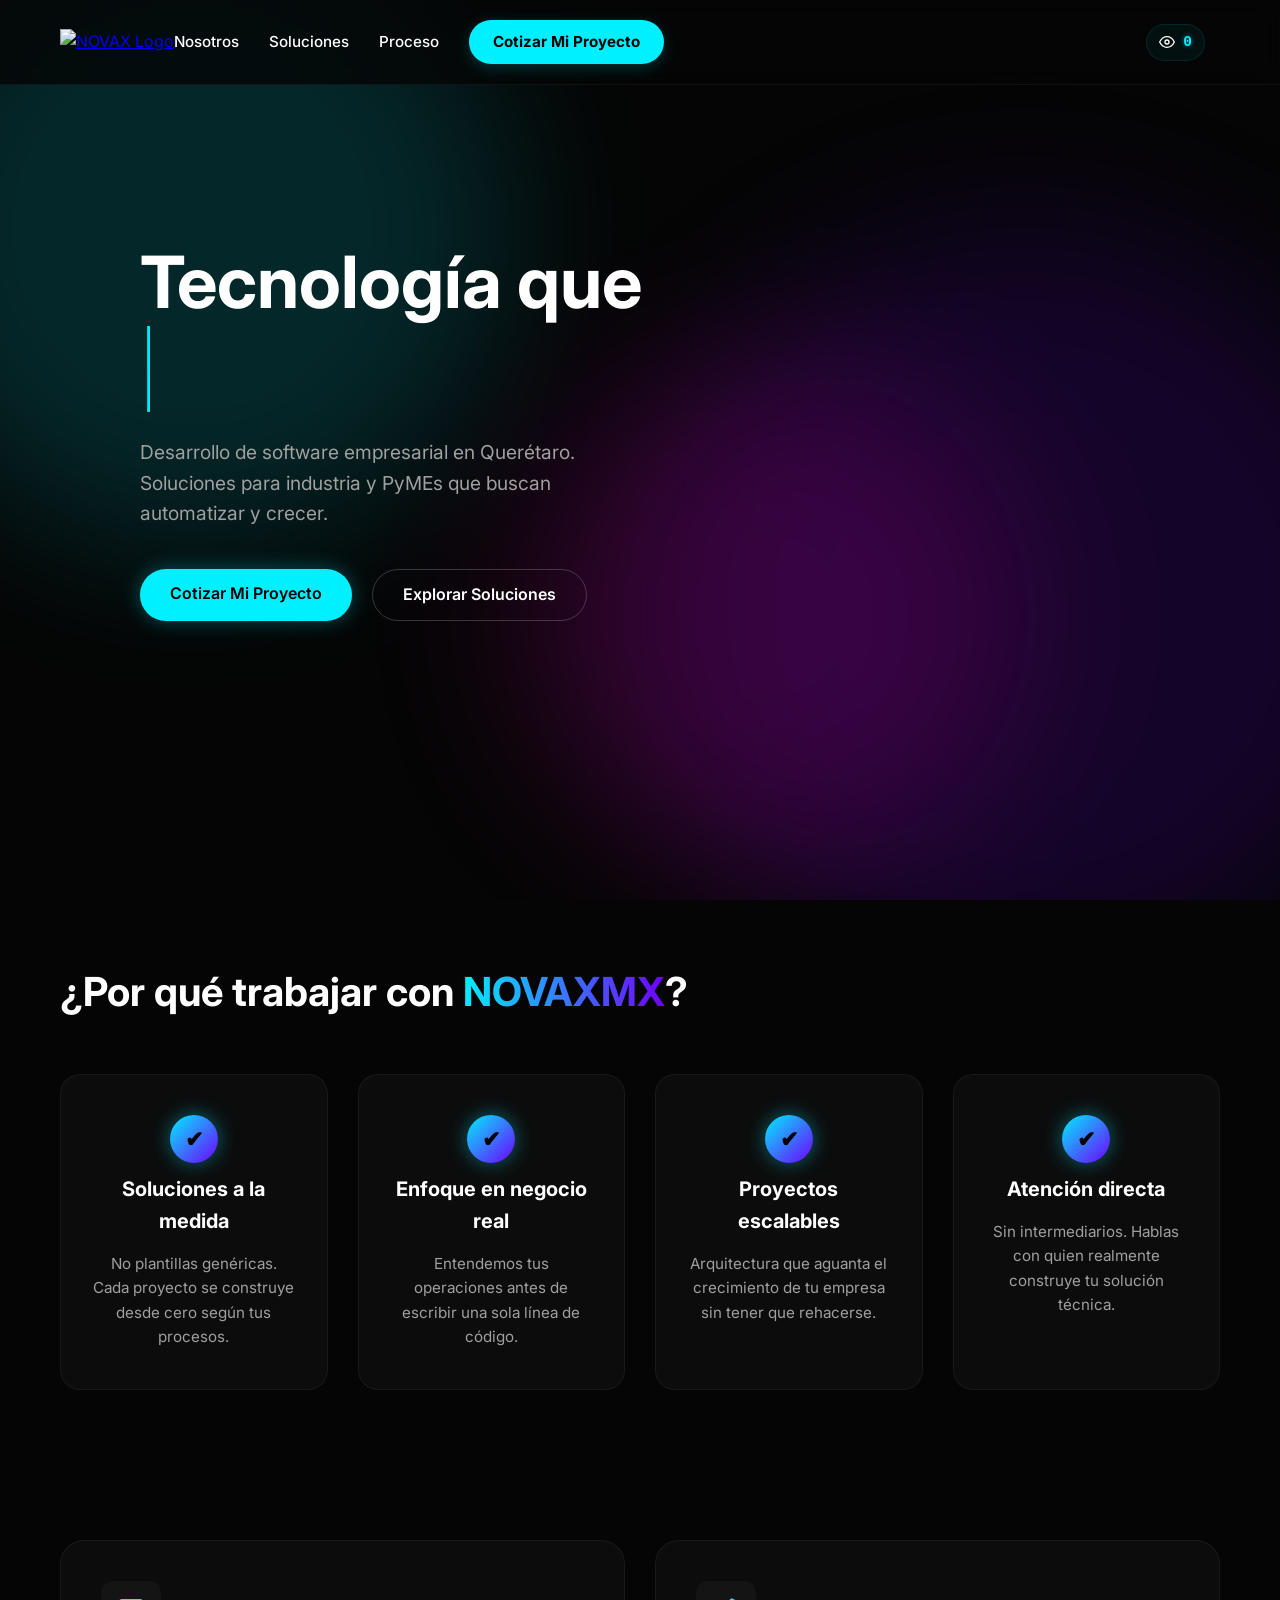
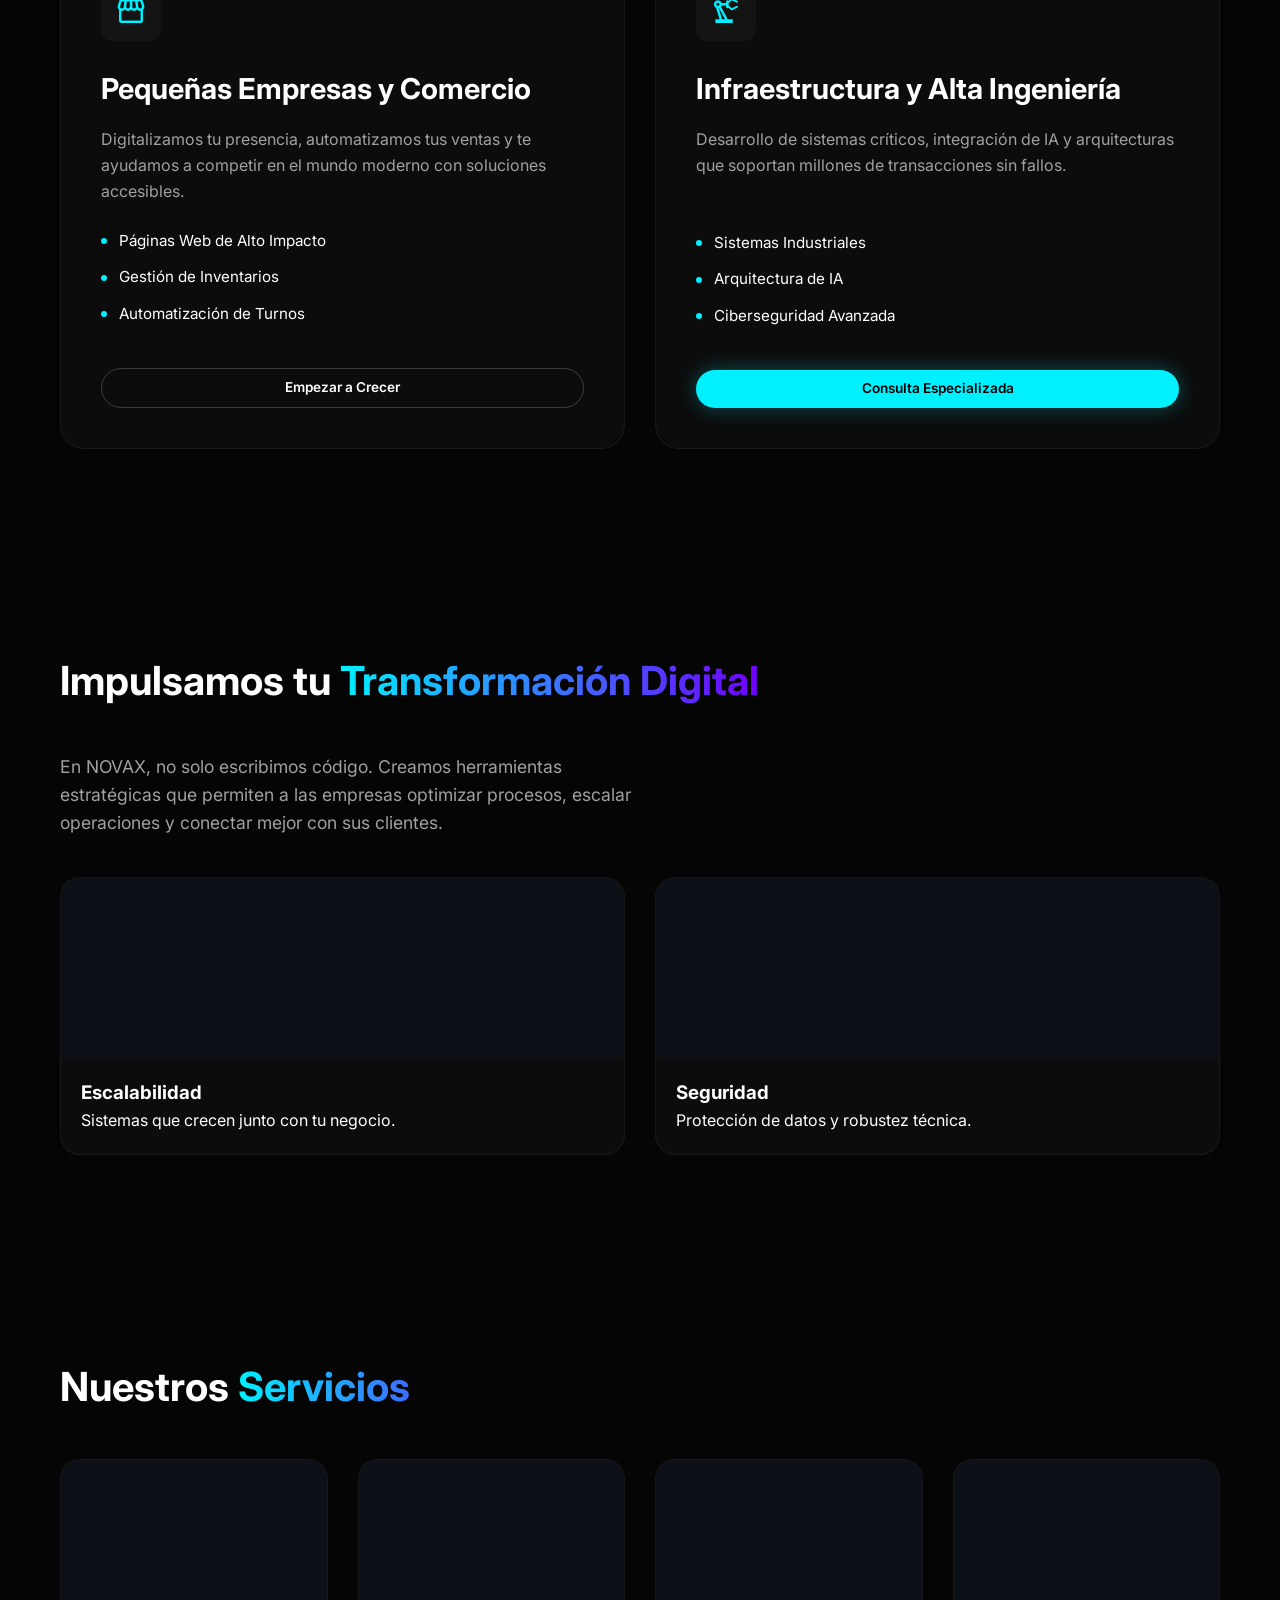
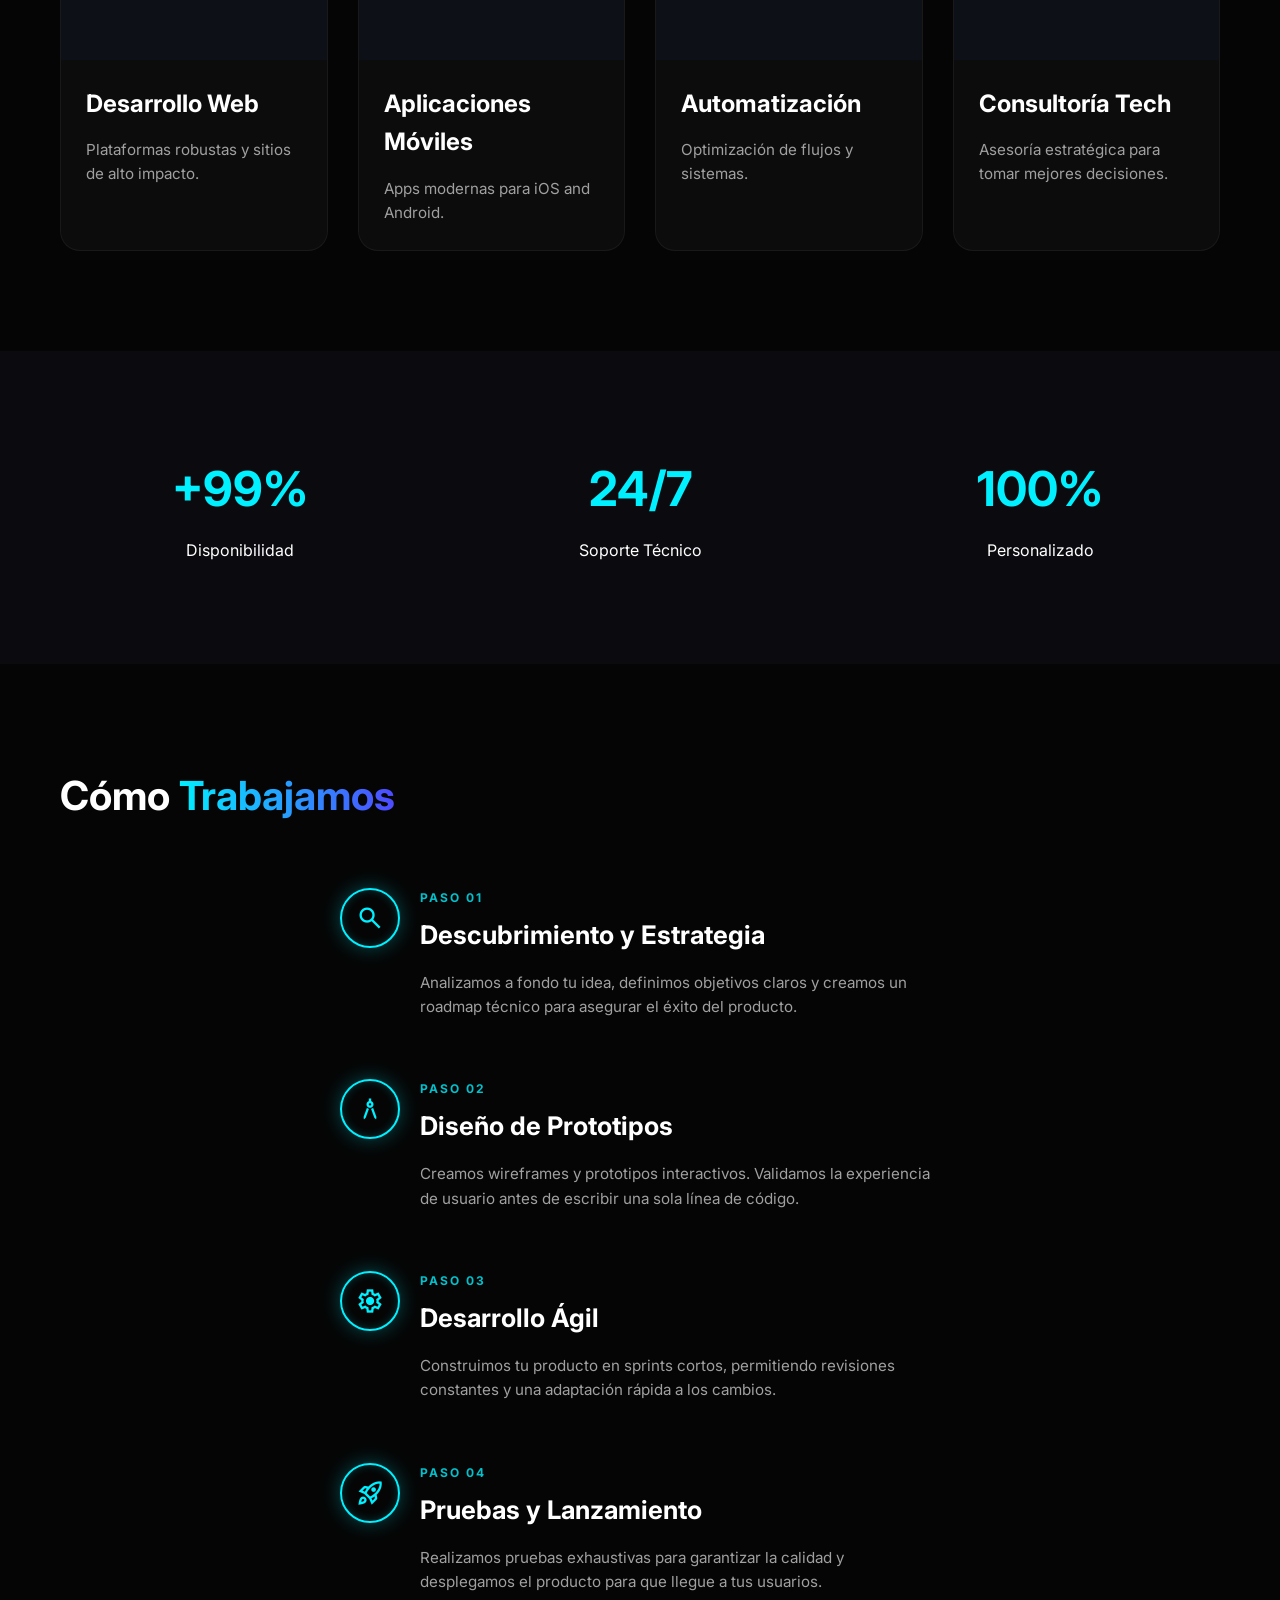
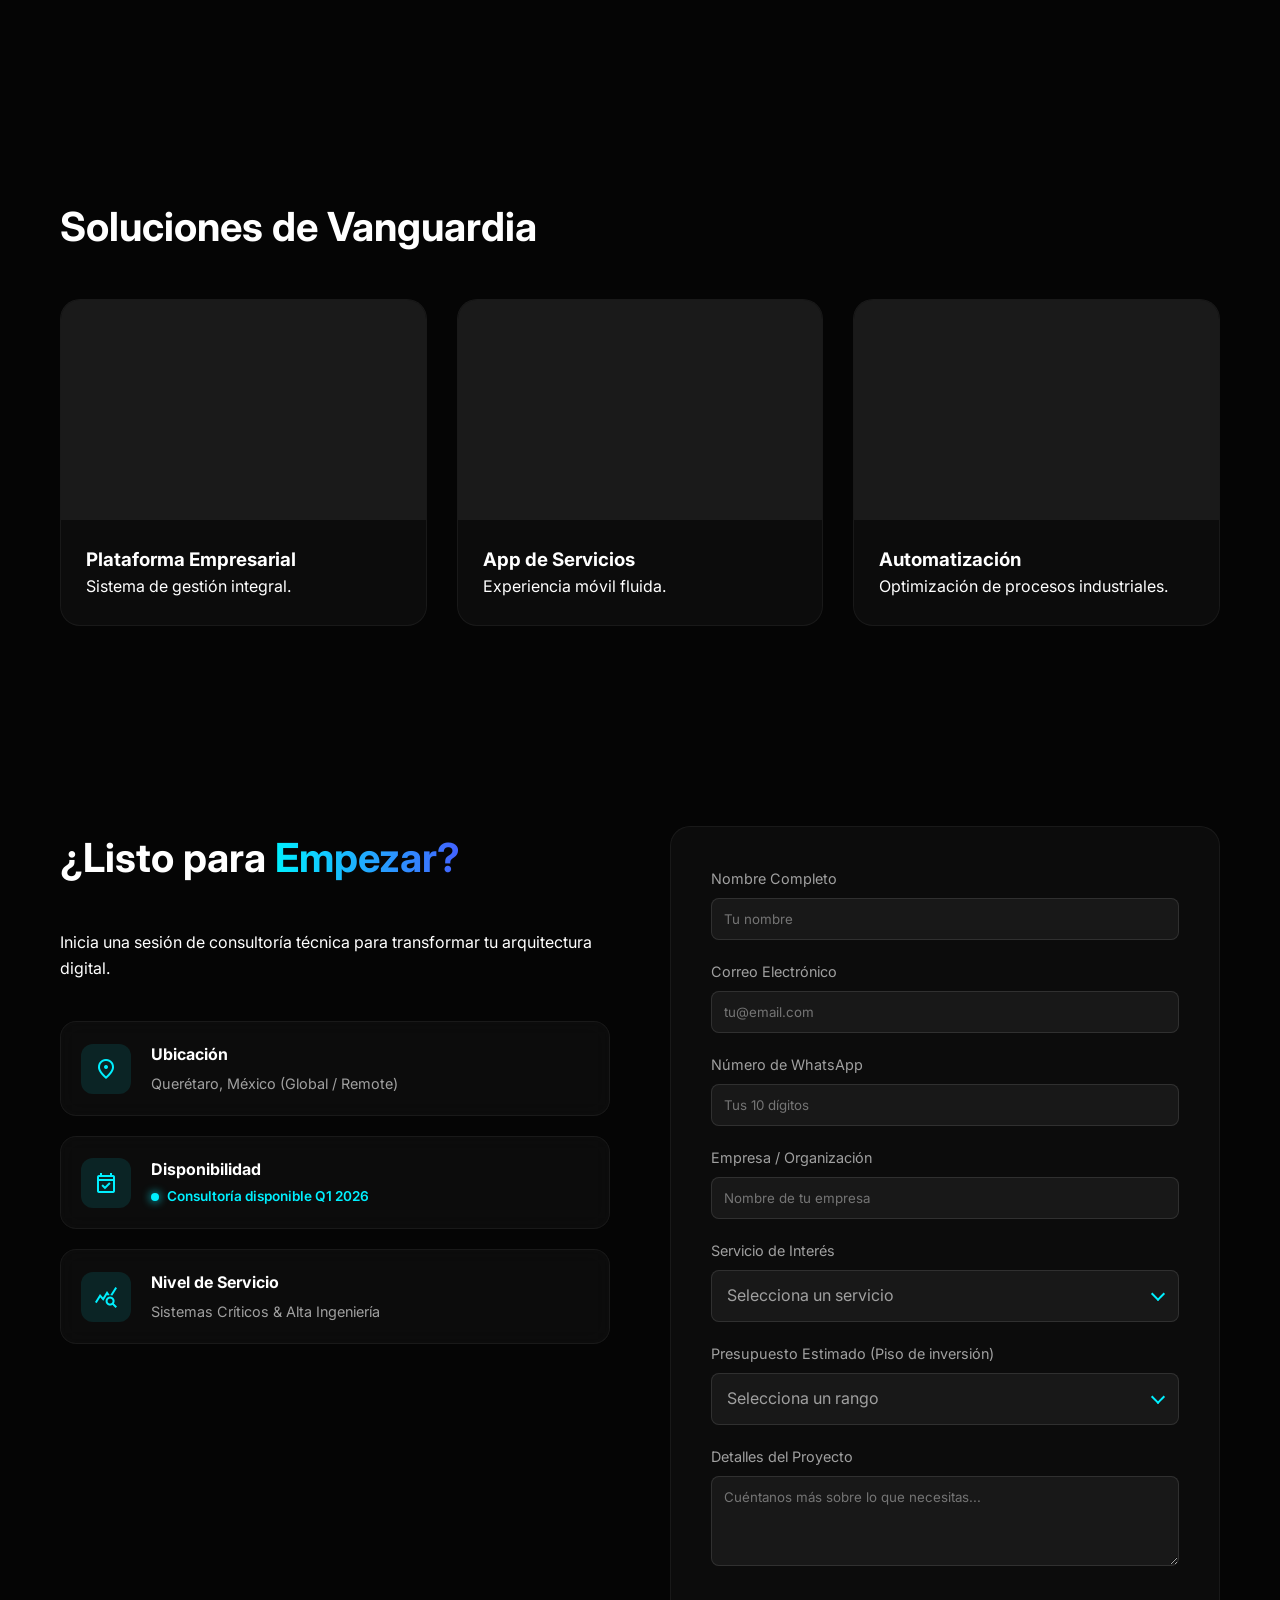
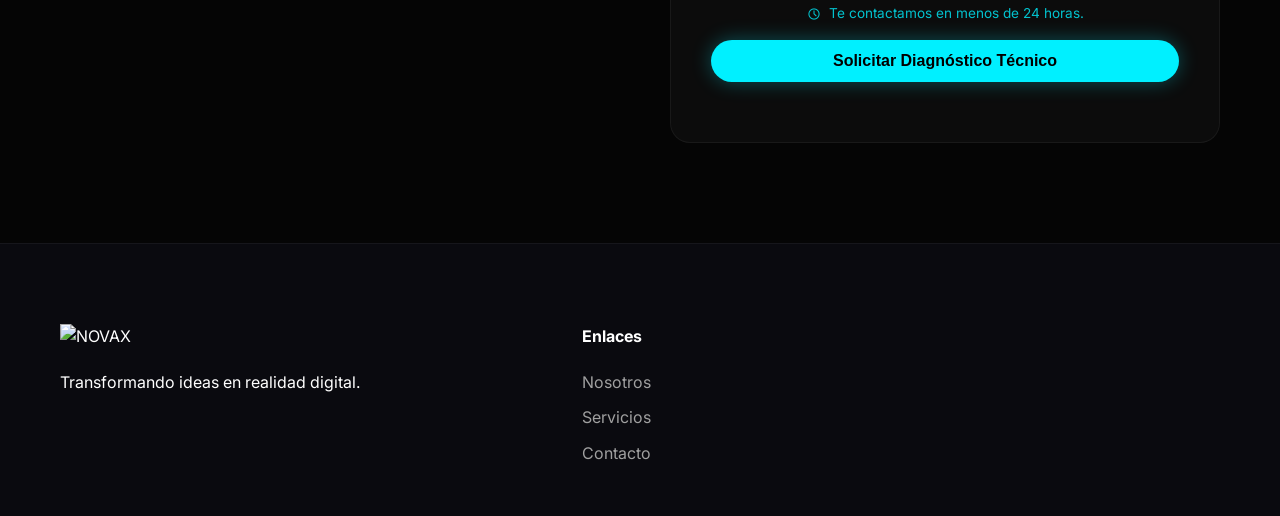
==== commit 0619bd36: "Deployment: Professional Fail-Safe Lead System (Firebase + FormSubmit Redundancy)" ====
--- a/index.html
+++ b/index.html
@@ -517,7 +517,7 @@
 
     <!-- Scripts -->
     <script type="module" src="js/counter.js"></script>
-    <script src="js/script.js?v=1.1"></script>
+    <script type="module" src="js/script.js?v=1.2"></script>
 </body>
 
 </html>
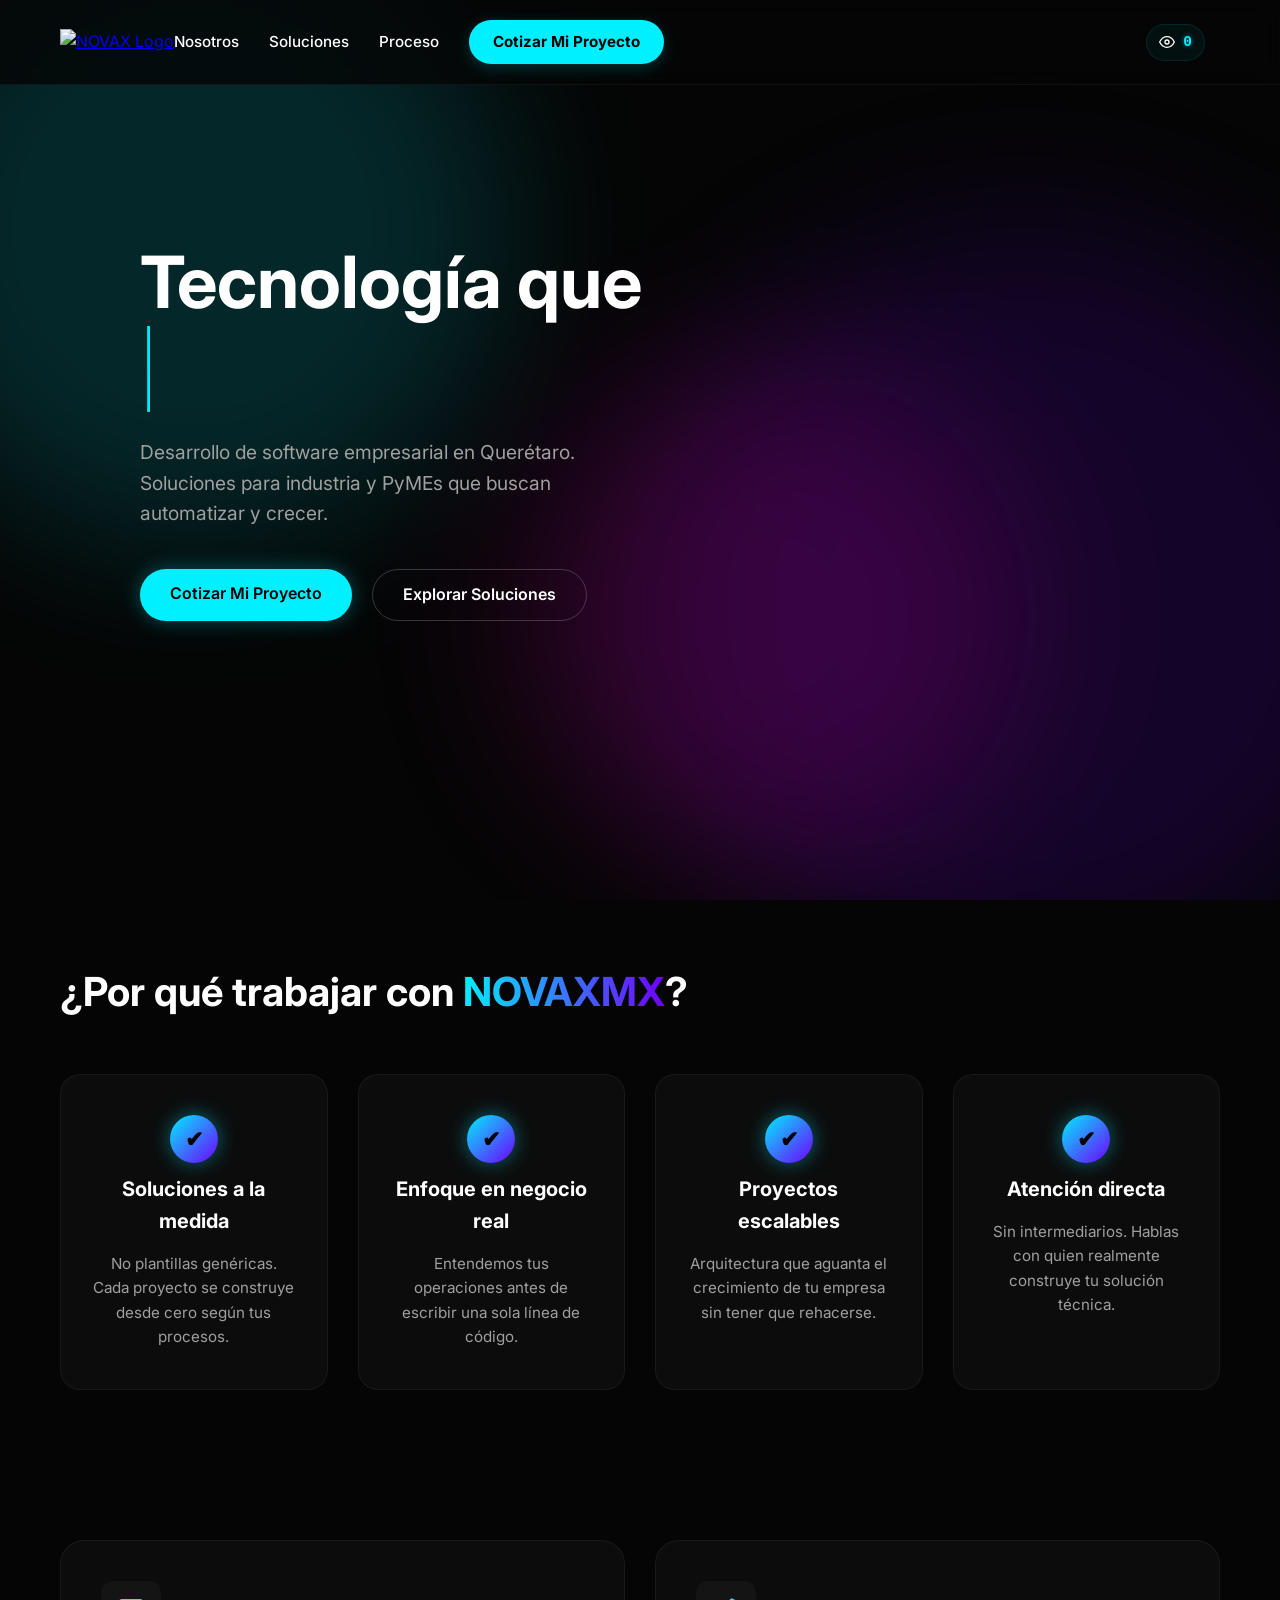
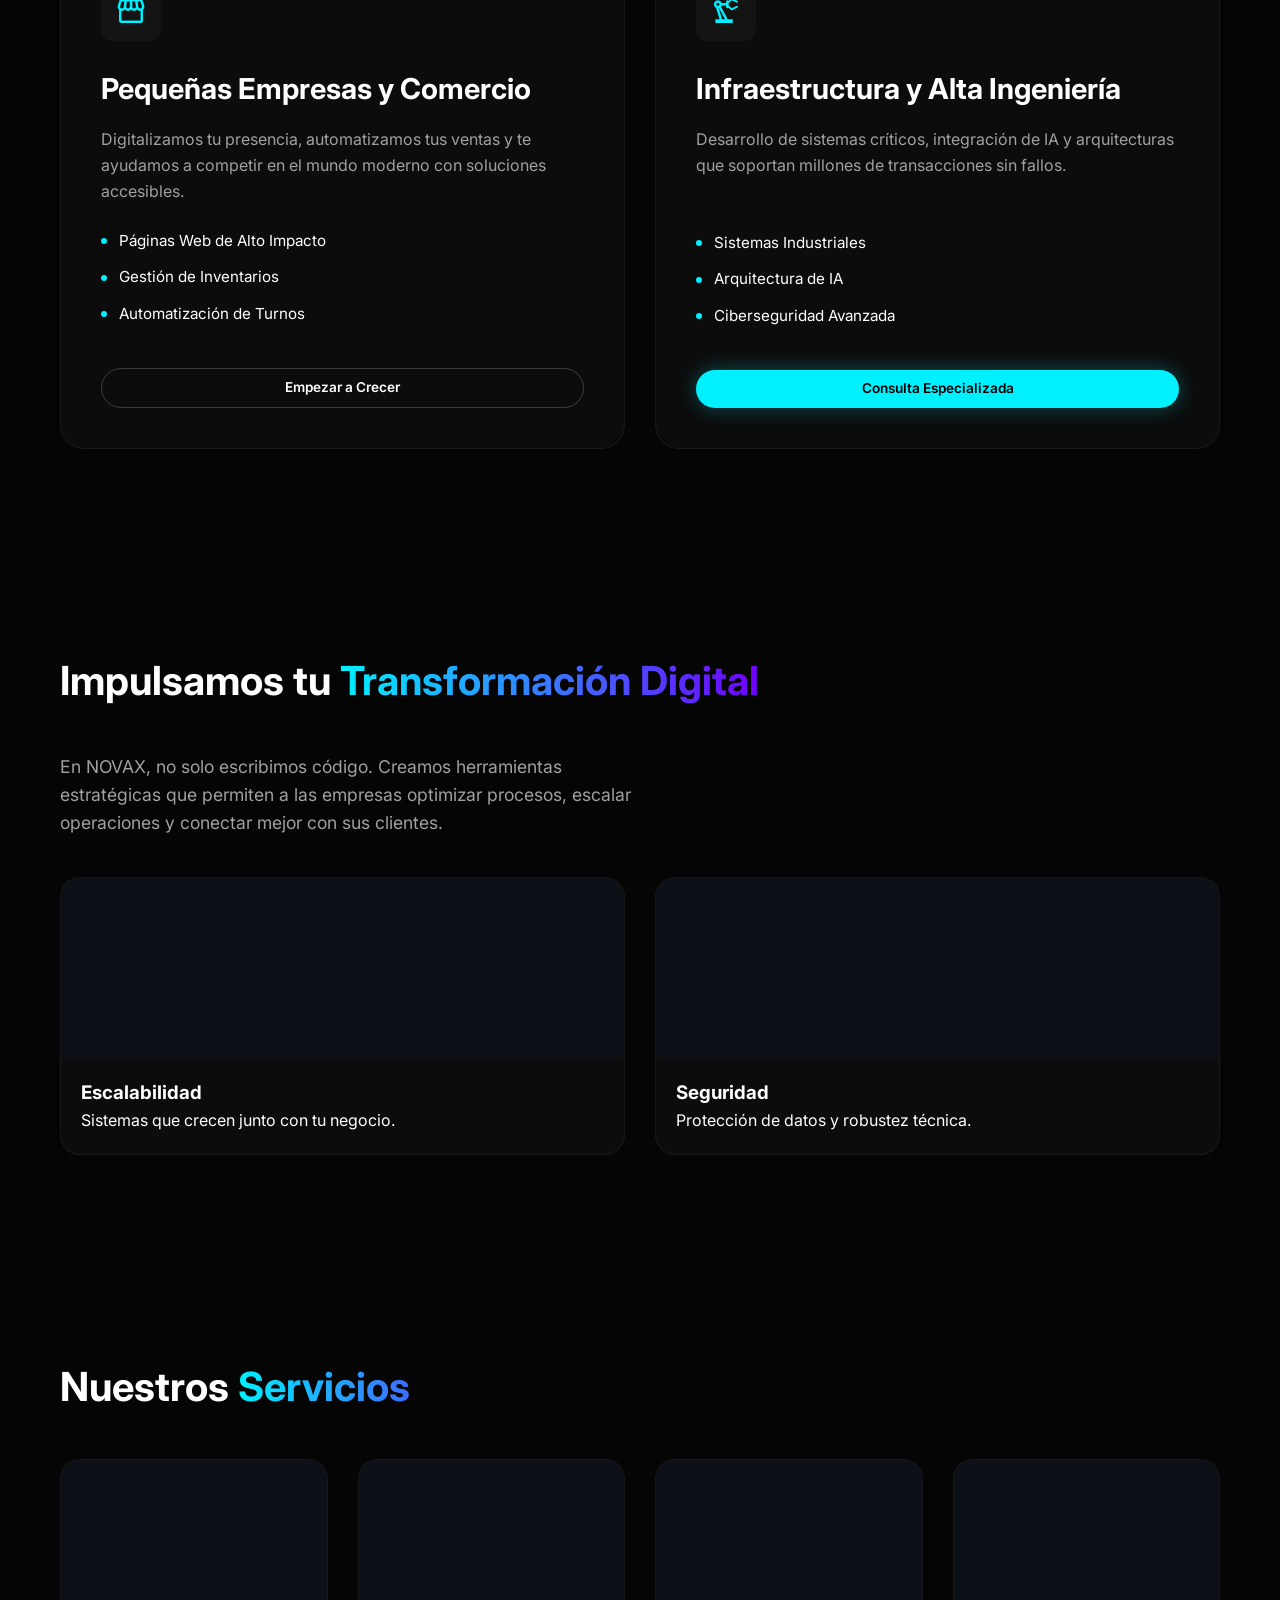
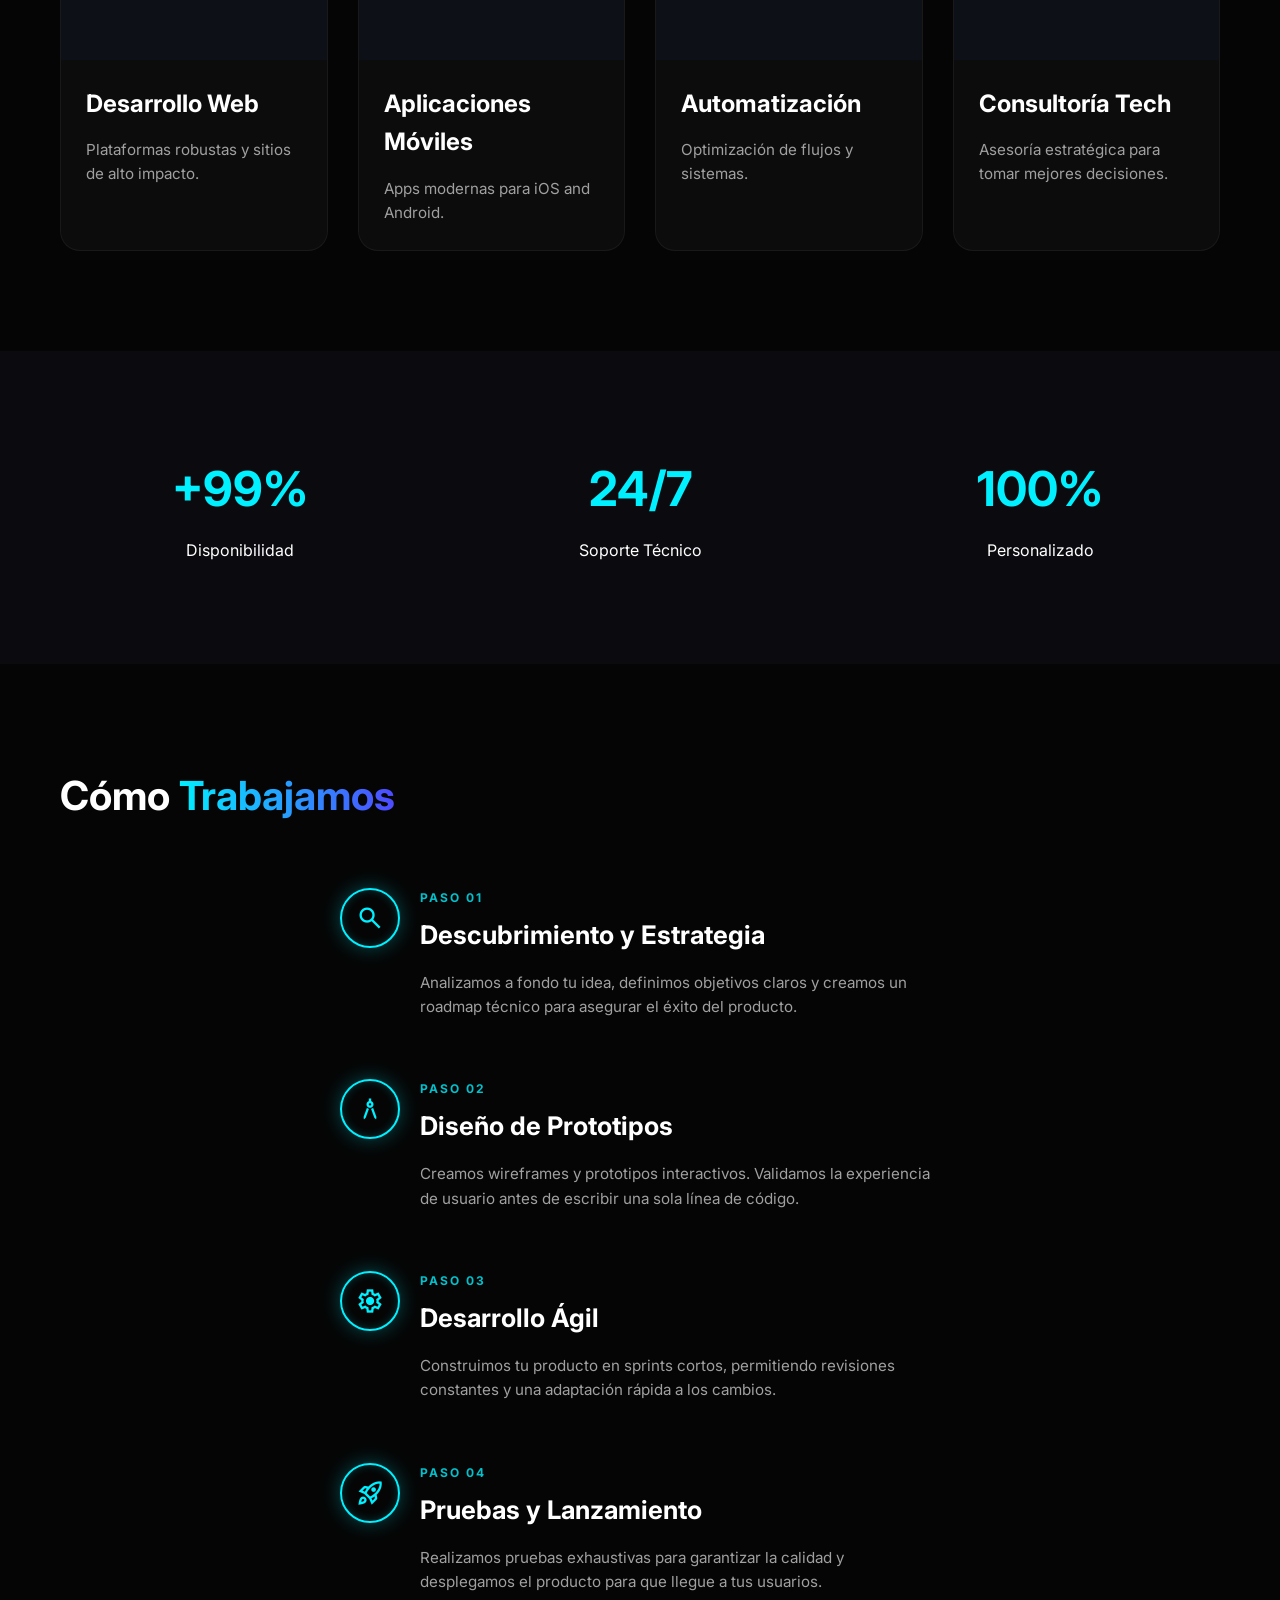
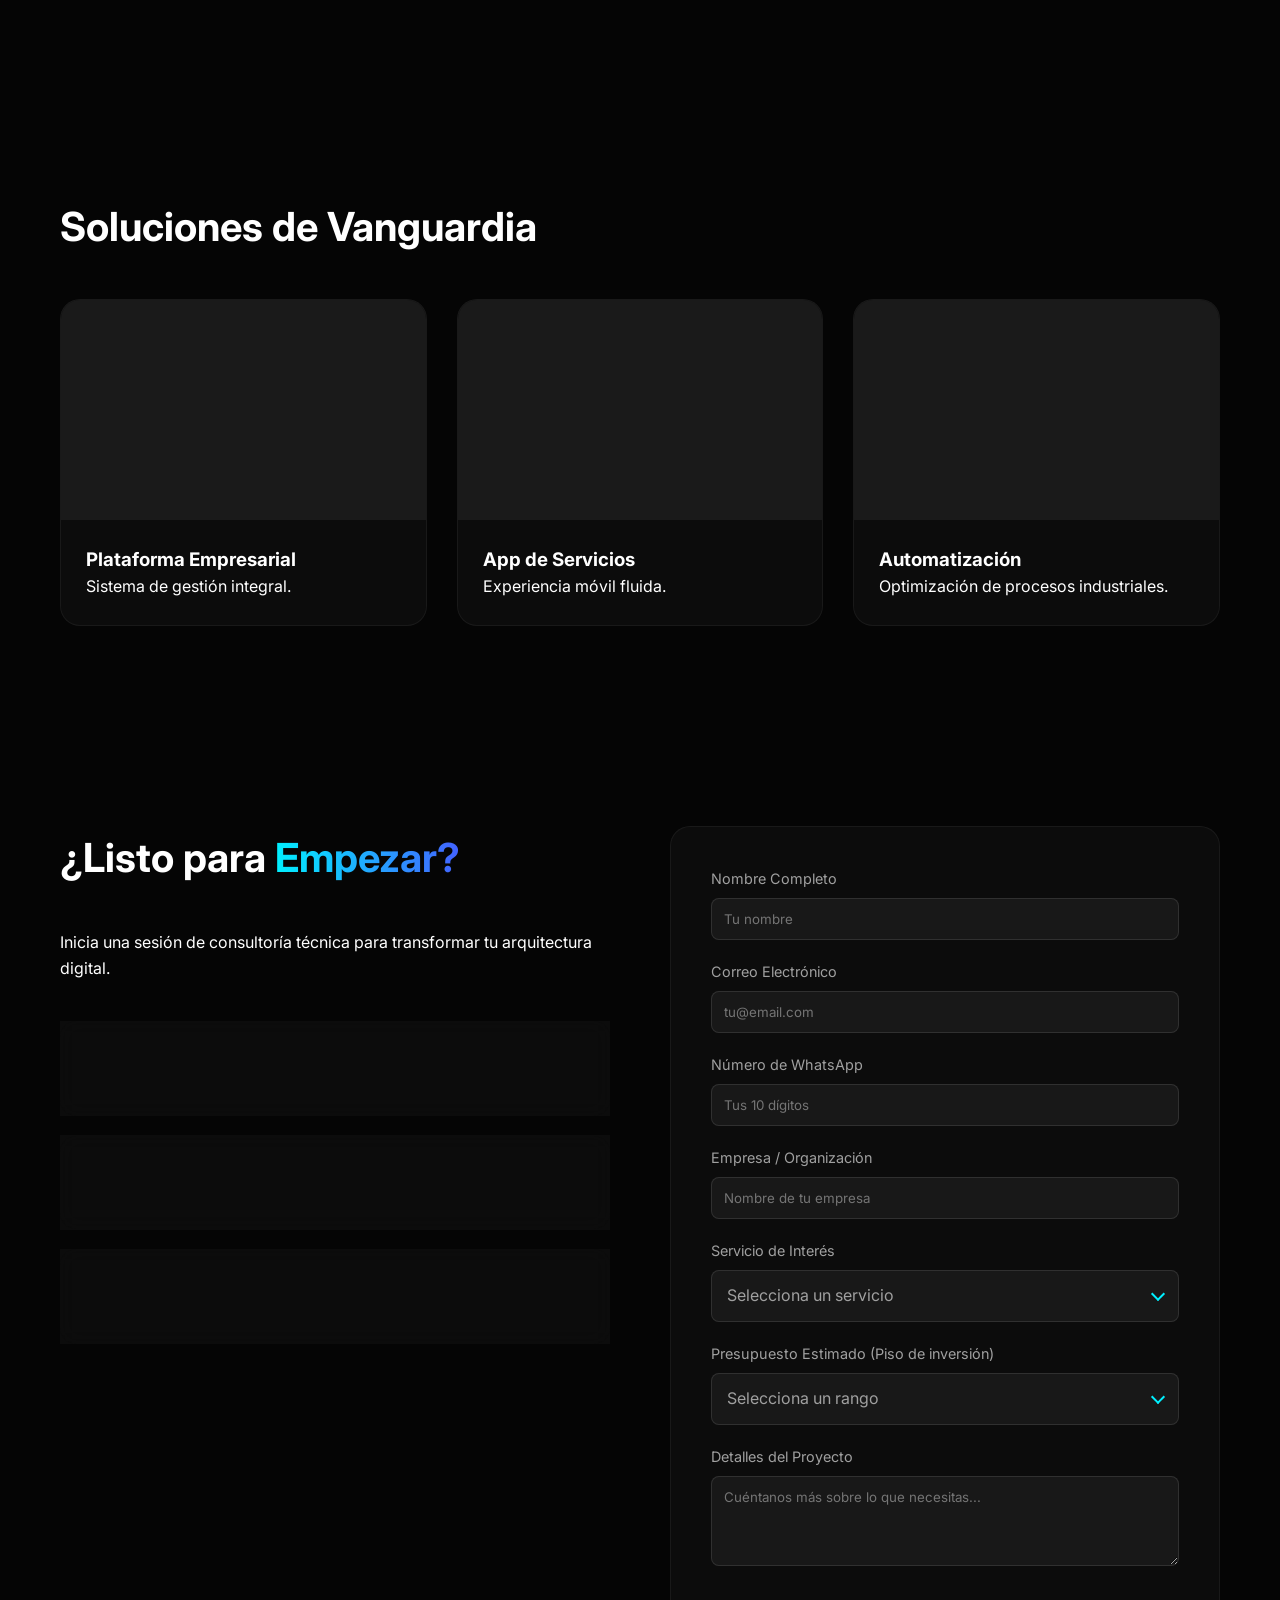
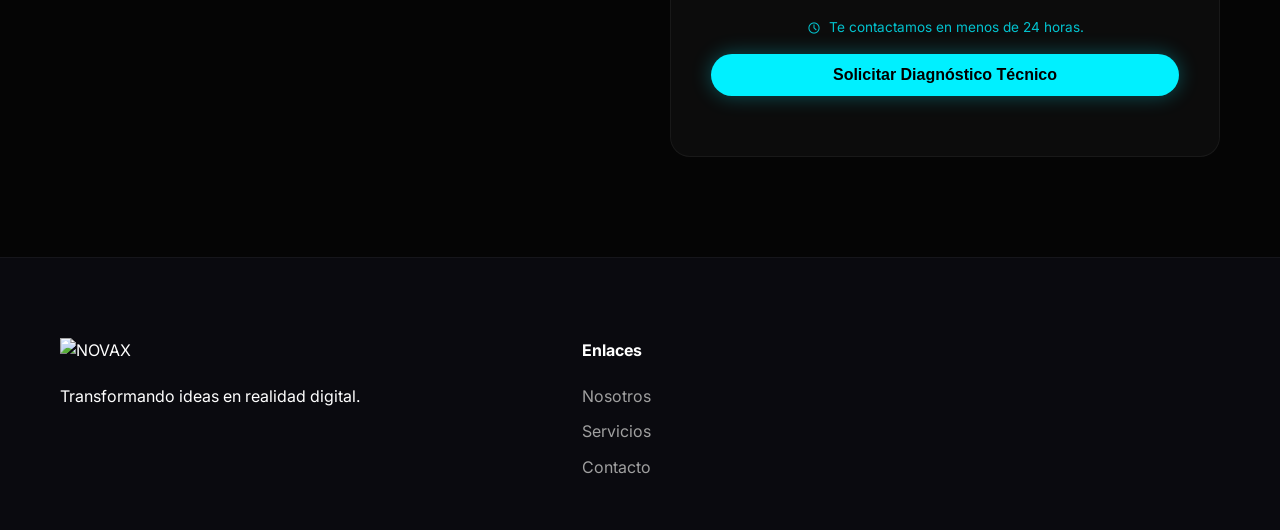
==== commit eb21f6da: "feat: add multi-layer bot protection (honeypot, time-check, reCAPTCHA v2)" ====
--- a/index.html
+++ b/index.html
@@ -5,6 +5,16 @@
     <meta charset="UTF-8">
     <meta name="viewport" content="width=device-width, initial-scale=1.0">
     <title>NOVAX | Soluciones Digitales de Vanguardia</title>
+
+    <!-- Google tag (gtag.js) -->
+    <script async src="https://www.googletagmanager.com/gtag/js?id=AW-17986279325"></script>
+    <script>
+    window.dataLayer = window.dataLayer || [];
+    function gtag(){dataLayer.push(arguments);}
+    gtag('js', new Date());
+
+    gtag('config', 'AW-17986279325');
+    </script>
     <meta name="description"
         content="Desarrollamos software moderno, escalable y diseñado para el crecimiento de tu empresa.">
     <!-- Favicon -->
@@ -21,6 +31,9 @@
 
     <!-- CSS -->
     <link rel="stylesheet" href="css/styles.css?v=5.0">
+
+    <!-- Google reCAPTCHA v2 -->
+    <script src="https://www.google.com/recaptcha/api.js" async defer></script>
 </head>
 
 <body>
@@ -393,12 +406,13 @@
                     </div>
                 </div>
                 <div class="contact__form">
-                    <form id="quoteForm" action="https://formsubmit.co/saul18070200@gmail.com" method="POST">
-                        <!-- FormSubmit Configuration -->
-                        <input type="hidden" name="_captcha" value="false">
+                    <form id="quoteForm" action="https://formspree.io/f/mgopdkdq" method="POST">
+                        <!-- Formspree Configuration -->
                         <input type="hidden" name="_template" value="table">
                         <input type="hidden" name="_subject" value="Nueva Cotización - NOVAX">
                         <input type="hidden" name="_next" value="https://novaxmx.com/thank-you.html">
+                        <!-- Honeypot anti-bot: Formspree lo rechaza si está lleno -->
+                        <input type="text" name="_gotcha" id="_gotcha" tabindex="-1" autocomplete="off" aria-hidden="true" style="position:absolute;left:-9999px;width:1px;height:1px;opacity:0;">
 
                         <div class="form-group">
                             <label for="name">Nombre Completo</label>
@@ -478,13 +492,18 @@
                             <textarea id="message" name="message" rows="4" required
                                 placeholder="Cuéntanos más sobre lo que necesitas..."></textarea>
                         </div>
-                        <div class="form-group" style="margin-top: 30px; text-align: center;">
+                        <div class="form-group captcha-group">
+                            <div class="g-recaptcha" data-sitekey="6LdKEDkrAAAAAPaC7NbH_T4yxFMuT1yxmm" data-theme="dark" id="recaptchaWidget"></div>
+                            <p id="captcha-error" class="captcha-error" style="display:none;">⚠ Por favor confirma que no eres un robot.</p>
+                        </div>
+                        <div class="form-group" style="margin-top: 24px; text-align: center;">
                             <p style="font-size: 0.85rem; color: var(--primary); margin-bottom: 15px; opacity: 0.8;">
                                 <span class="material-symbols-outlined"
                                     style="font-size: 14px; vertical-align: middle; margin-right: 4px;">schedule</span>
                                 Te contactamos en menos de 24 horas.
                             </p>
-                            <button type="submit" class="btn btn--primary btn--block">Solicitar Diagnóstico
+                            <p id="bot-error" class="captcha-error" style="display:none;">⚠ Enviado demasiado rápido. Por favor revisa el formulario.</p>
+                            <button type="submit" id="submitBtn" class="btn btn--primary btn--block">Solicitar Diagnóstico
                                 Técnico</button>
                         </div>
                     </form>
@@ -517,7 +536,9 @@
 
     <!-- Scripts -->
     <script type="module" src="js/counter.js"></script>
-    <script type="module" src="js/script.js?v=1.2"></script>
+    <script type="module" src="js/script.js?v=2.0"></script>
+    <!-- Túnel de respaldo para envíos críticos -->
+    <iframe name="hidden_iframe" id="hidden_iframe" style="display:none;"></iframe>
 </body>
 
 </html>
--- a/css/styles.css
+++ b/css/styles.css
@@ -1262,4 +1262,50 @@
         grid-template-columns: repeat(auto-fit, minmax(240px, 1fr));
         gap: 20px;
     }
+}
+
+/* --------------------------------
+   reCAPTCHA & Anti-Bot Styles
+-------------------------------- */
+.captcha-group {
+    display: flex;
+    flex-direction: column;
+    align-items: center;
+    margin-top: 10px;
+    margin-bottom: 0;
+}
+
+.g-recaptcha {
+    transform-origin: left center;
+    border-radius: 8px;
+    overflow: hidden;
+}
+
+/* Adjust for narrower containers on mobile */
+@media (max-width: 400px) {
+    .g-recaptcha {
+        transform: scale(0.88);
+        transform-origin: left center;
+    }
+}
+
+.captcha-error {
+    margin-top: 10px;
+    text-align: center;
+    font-size: 0.85rem;
+    color: #ff6b6b;
+    background: rgba(255, 107, 107, 0.08);
+    border: 1px solid rgba(255, 107, 107, 0.3);
+    border-radius: 8px;
+    padding: 8px 16px;
+    width: 100%;
+    animation: shake 0.4s ease;
+}
+
+@keyframes shake {
+    0%, 100% { transform: translateX(0); }
+    20%       { transform: translateX(-6px); }
+    40%       { transform: translateX(6px); }
+    60%       { transform: translateX(-4px); }
+    80%       { transform: translateX(4px); }
 }
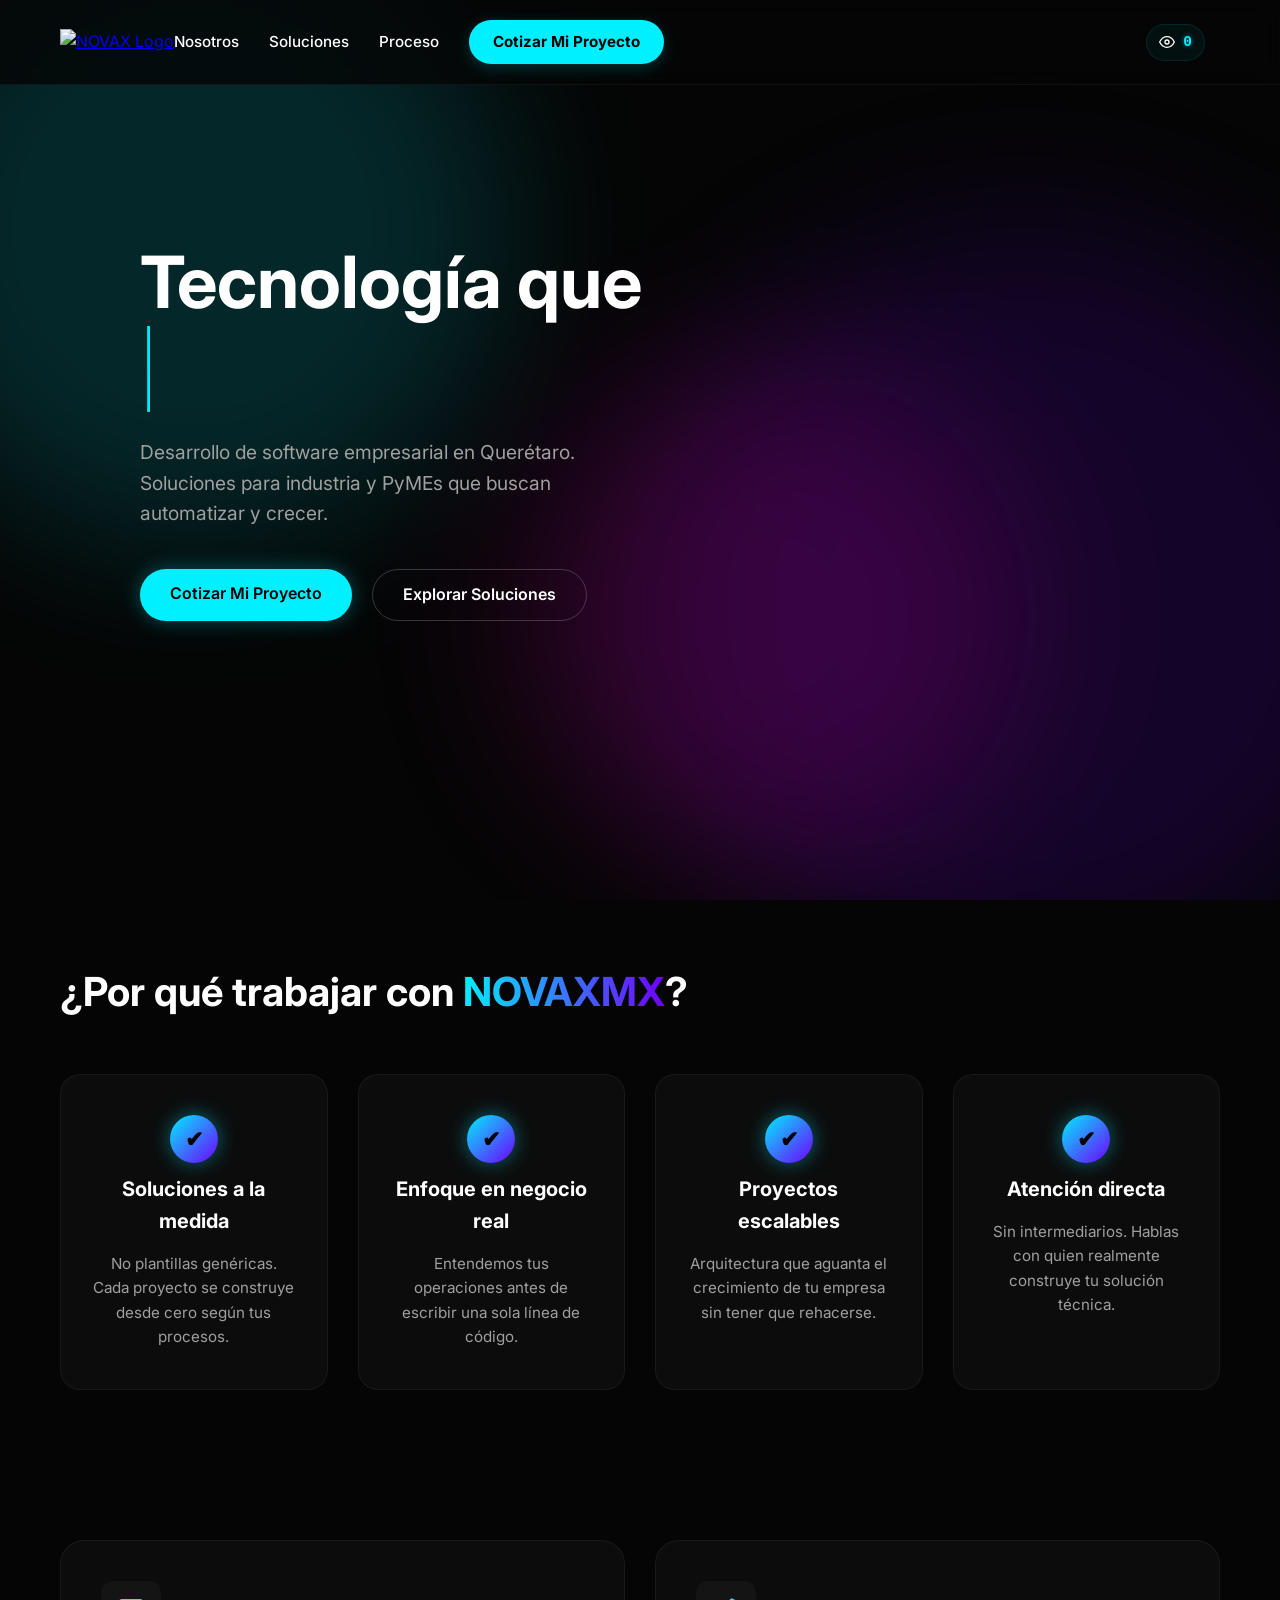
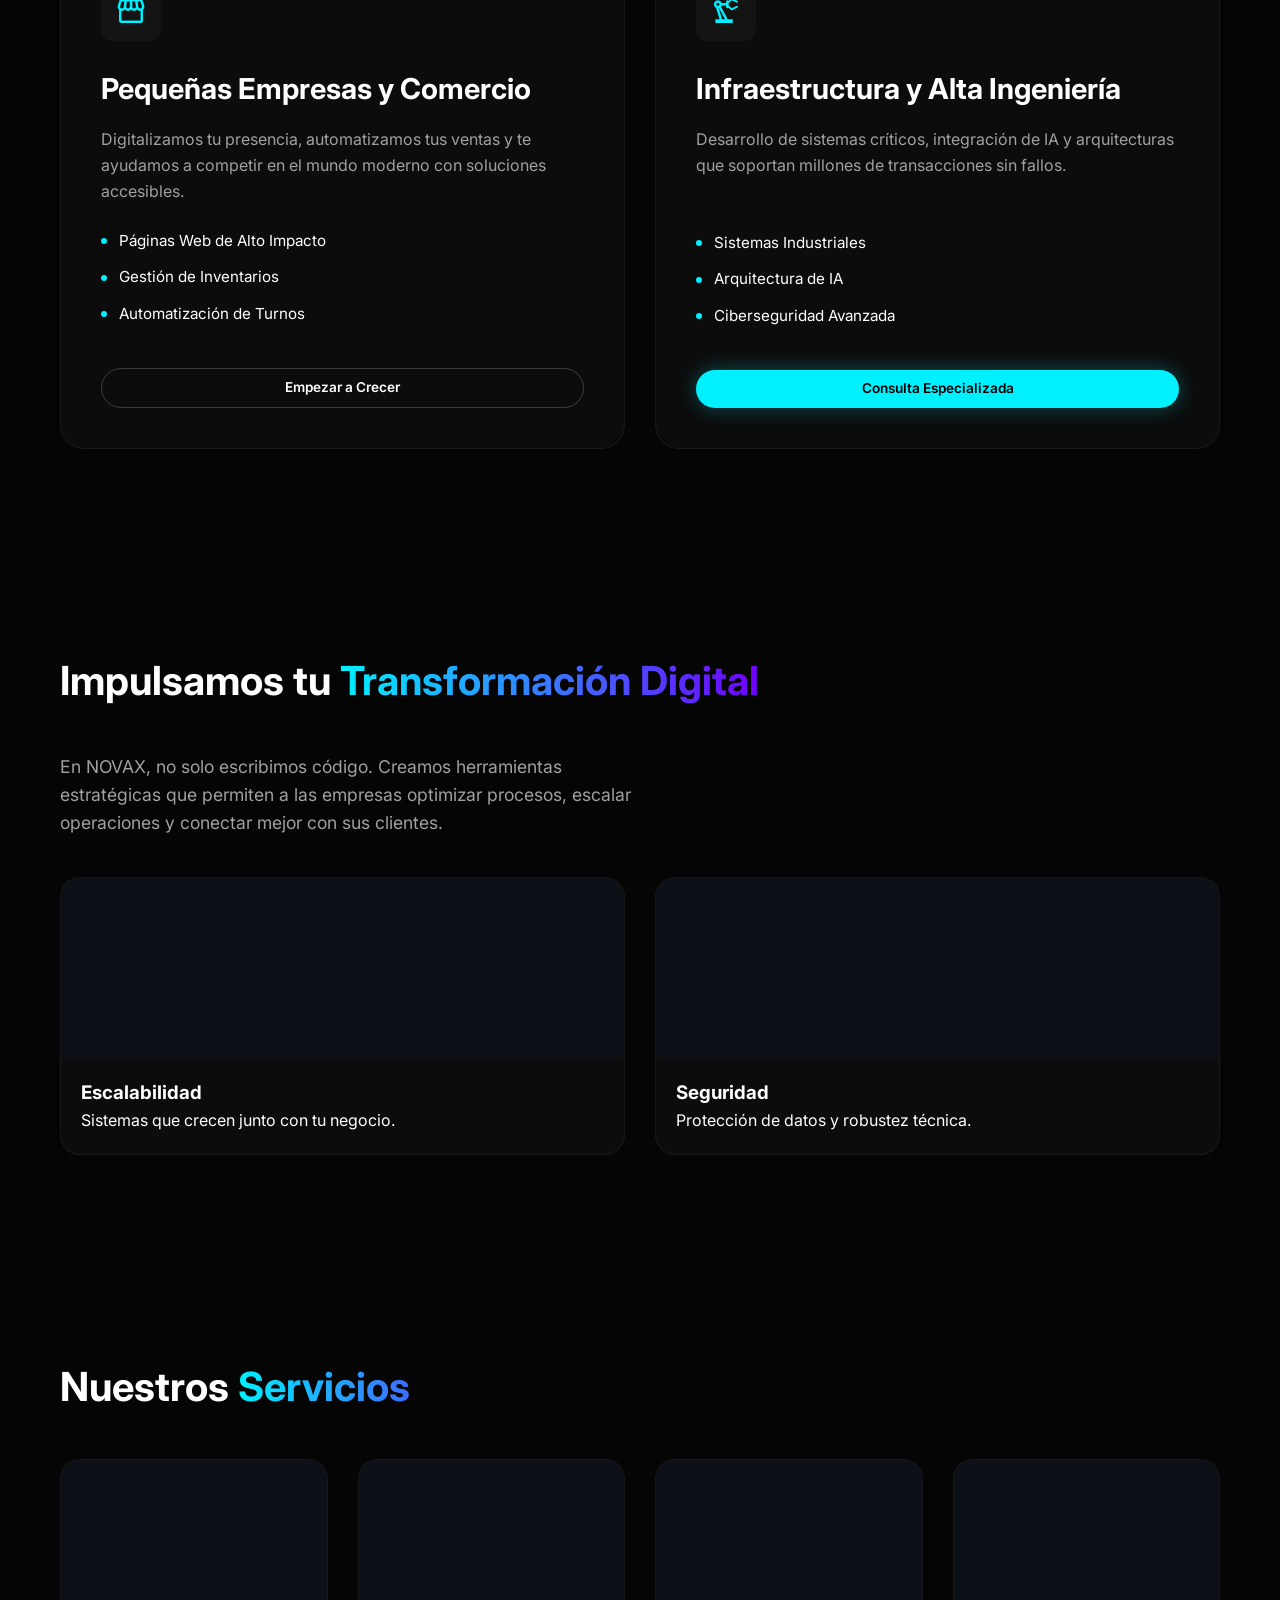
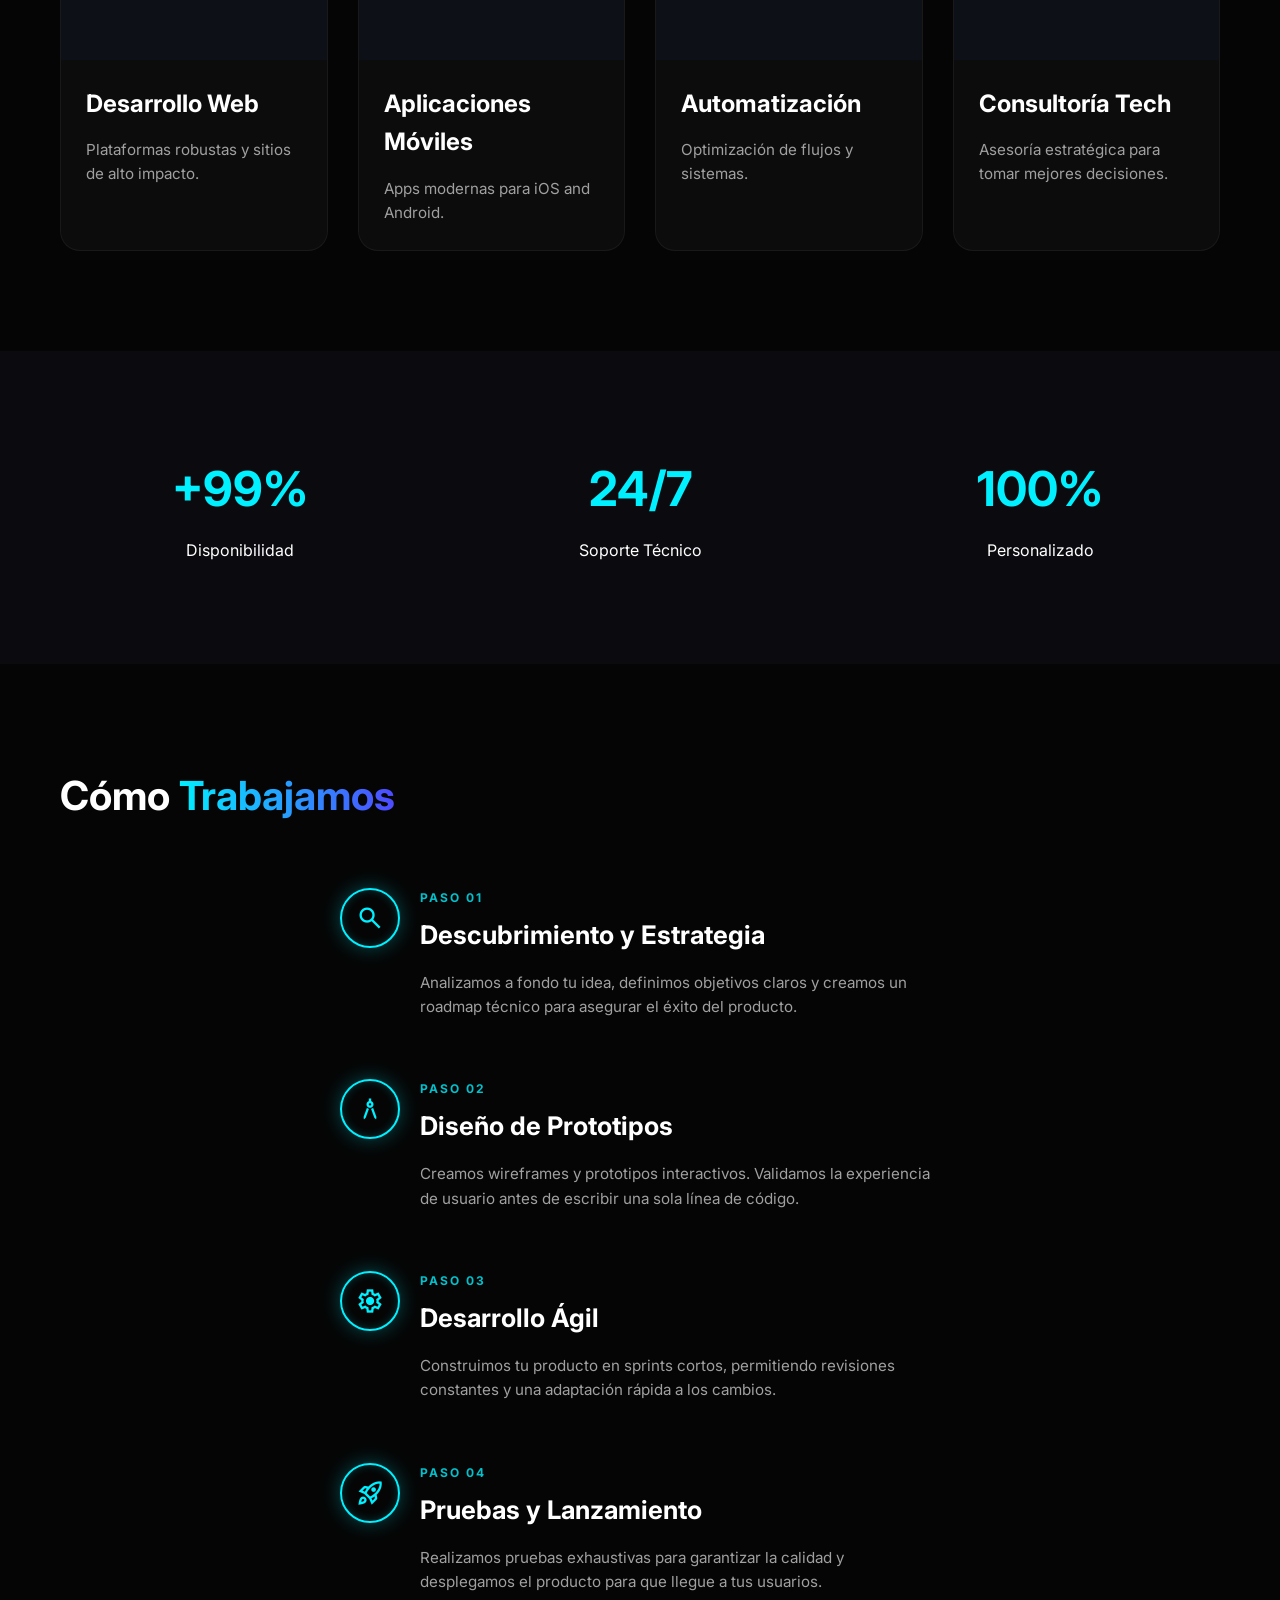
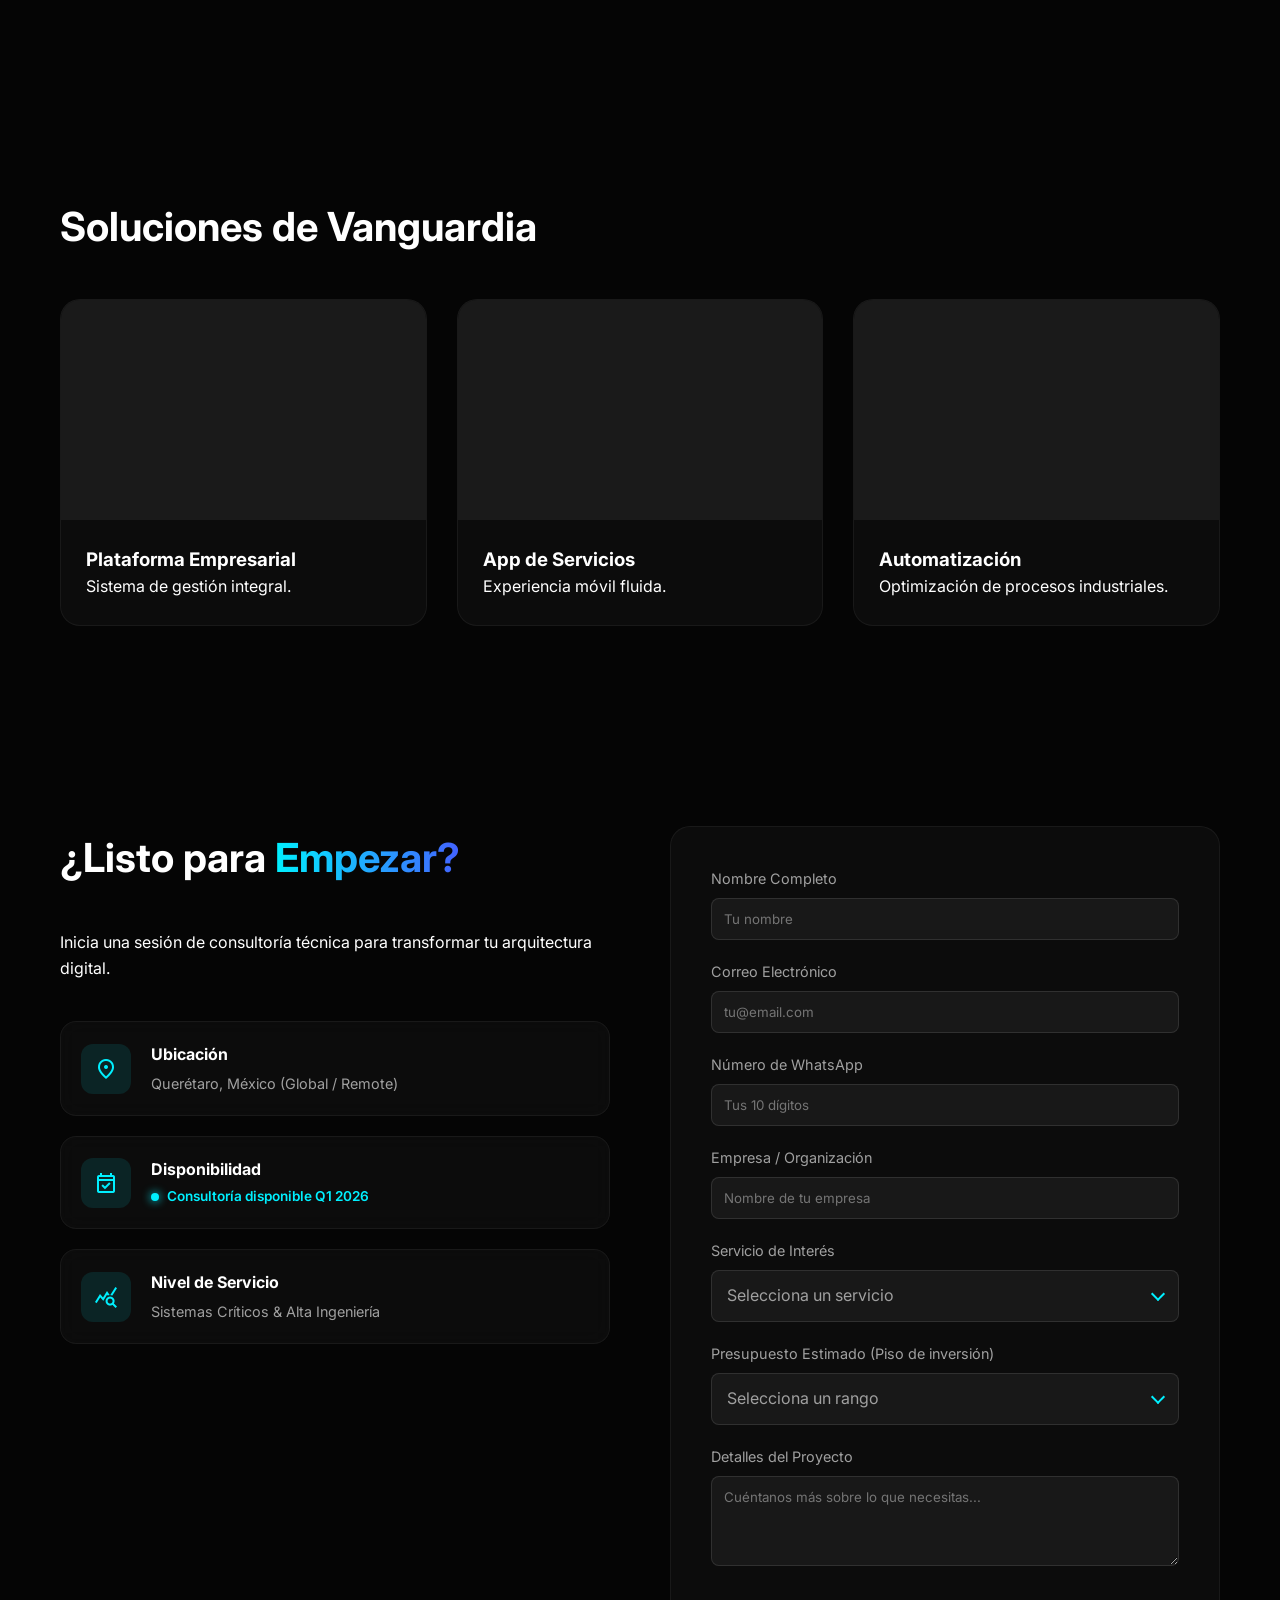
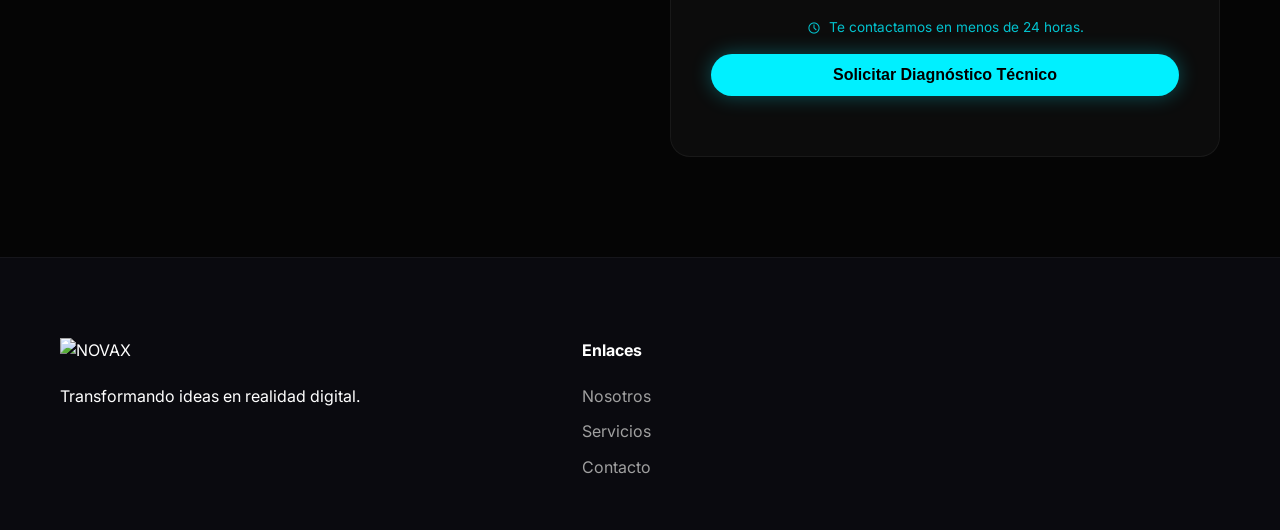
==== commit 60a52b9e: "fix: set real reCAPTCHA v2 site key" ====
--- a/index.html
+++ b/index.html
@@ -493,7 +493,7 @@
                                 placeholder="Cuéntanos más sobre lo que necesitas..."></textarea>
                         </div>
                         <div class="form-group captcha-group">
-                            <div class="g-recaptcha" data-sitekey="6LdKEDkrAAAAAPaC7NbH_T4yxFMuT1yxmm" data-theme="dark" id="recaptchaWidget"></div>
+                            <div class="g-recaptcha" data-sitekey="6LeMEbYsAAAAB0125vMx0BlP9DovbOzGWTzBxt1" data-theme="dark" id="recaptchaWidget"></div>
                             <p id="captcha-error" class="captcha-error" style="display:none;">⚠ Por favor confirma que no eres un robot.</p>
                         </div>
                         <div class="form-group" style="margin-top: 24px; text-align: center;">
